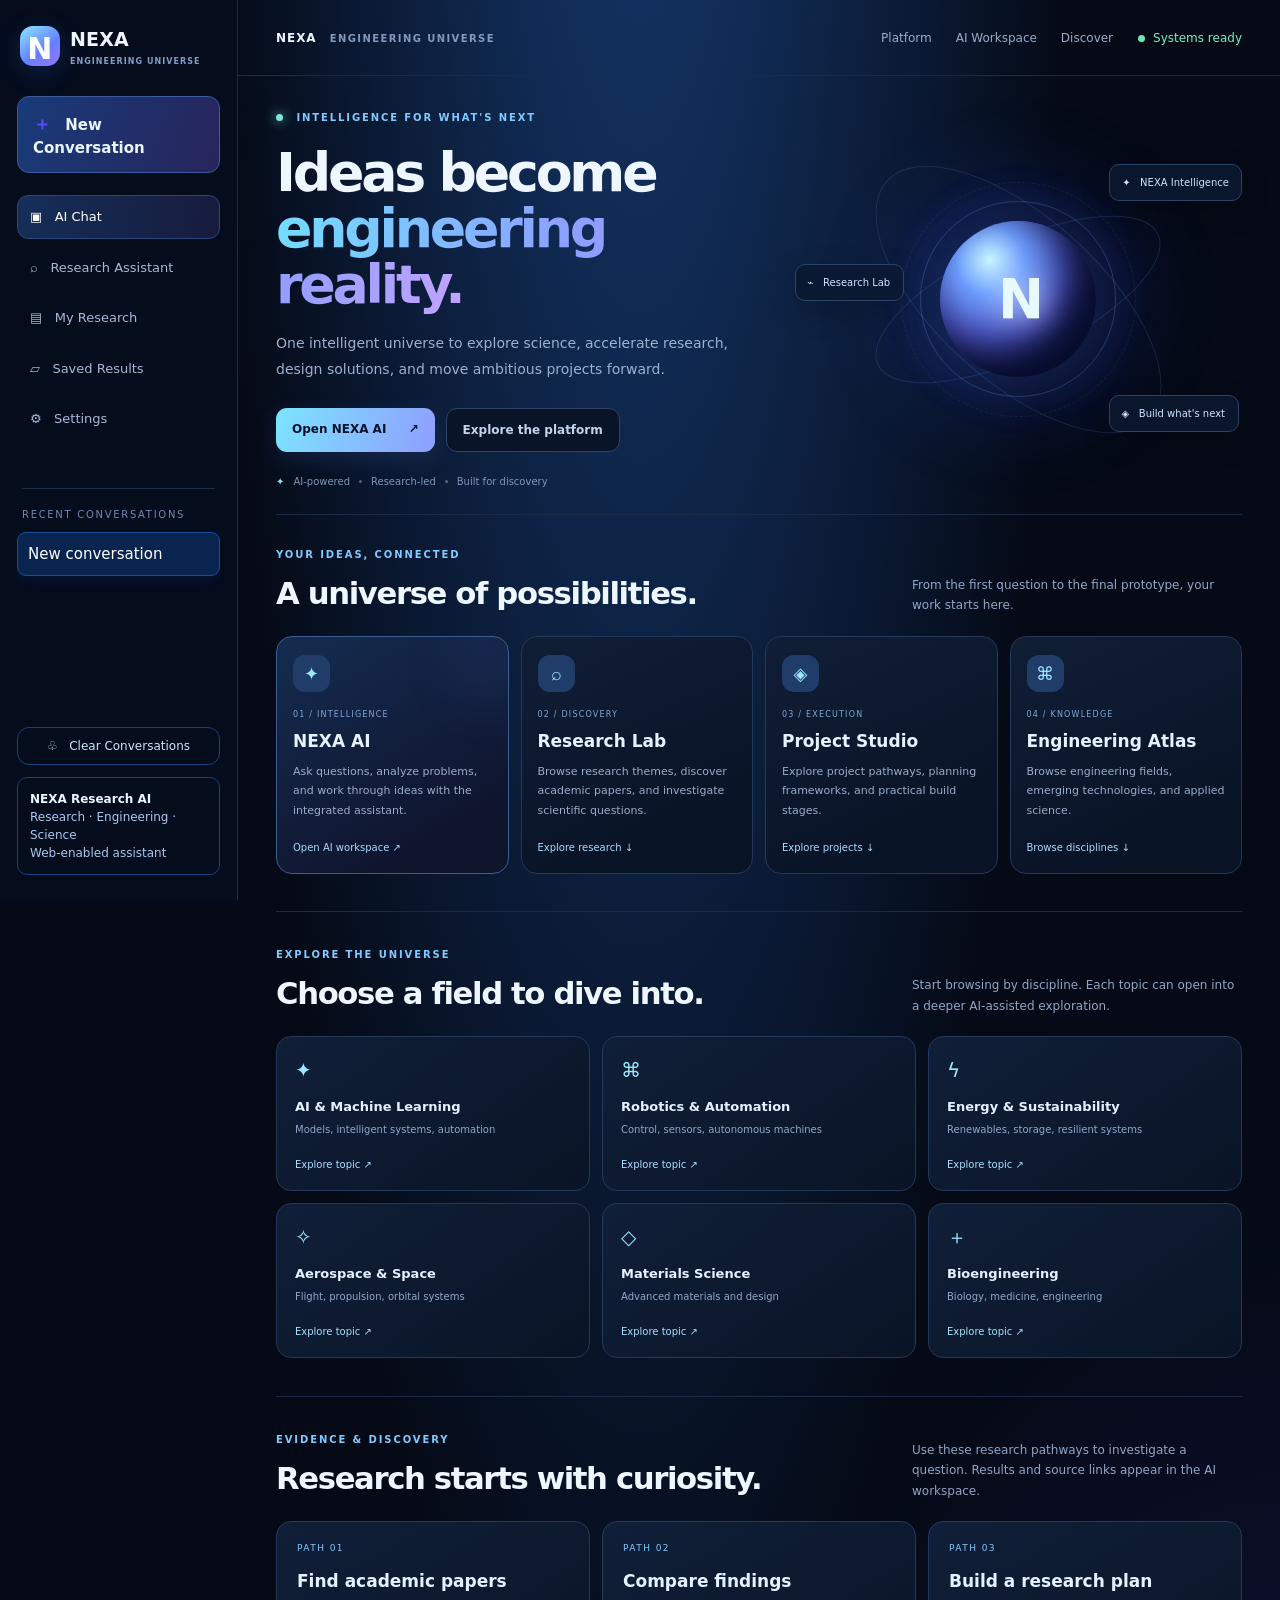
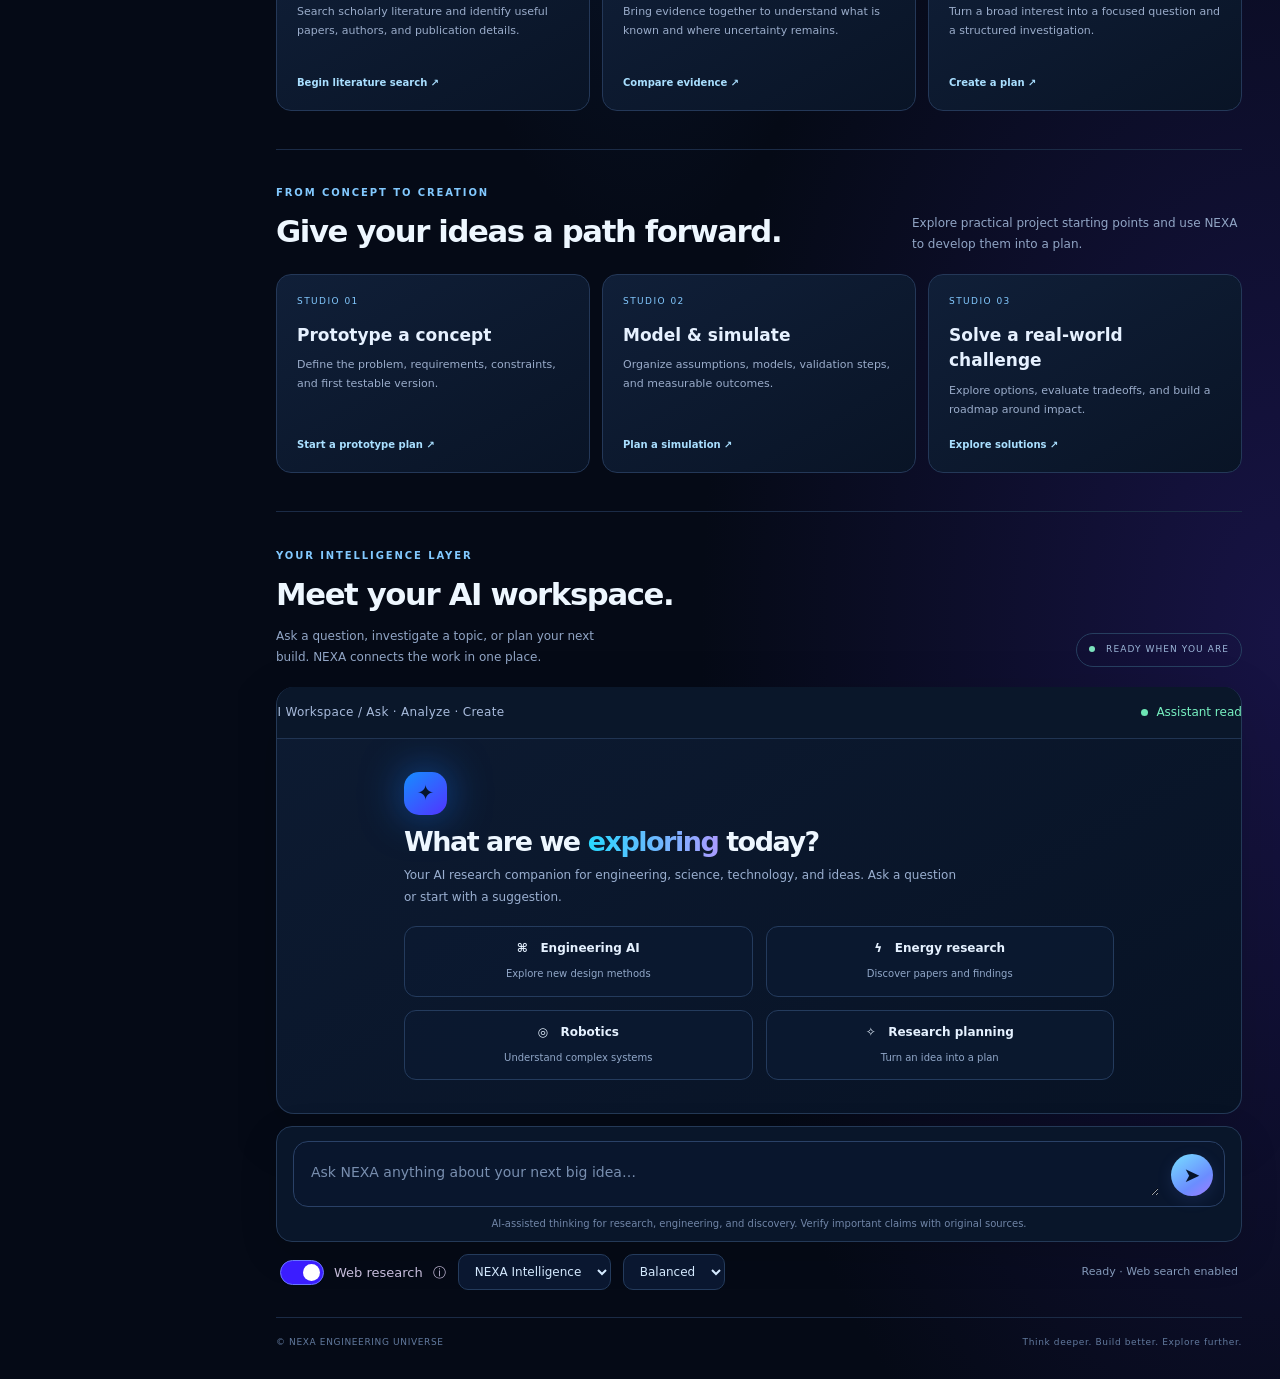
==== ai.html @ a9e7e16d "Move AI chat into its own dedicated workspace page" ====
<!doctype html>
<html lang="en">
<head>
<meta charset="utf-8"><meta name="viewport" content="width=device-width,initial-scale=1">
<meta name="theme-color" content="#050817"><meta name="description" content="NEXA AI workspace for engineering questions, research and project planning.">
<title>NEXA AI Workspace — Engineering Universe</title>
<style>
:root{color-scheme:dark;--bg:#050711;--panel:#090b18;--panel2:#0d1023;--line:#29213d;--text:#f5f1ff;--muted:#a9a2c2;--purple:#b78aff;--violet:#8055ff;--blue:#4b8dff}
*{box-sizing:border-box}body{margin:0;background:radial-gradient(ellipse at 72% 15%,#24103a 0,transparent 36%),#050711;color:var(--text);font:15px/1.5 Inter,ui-sans-serif,system-ui,-apple-system,"Segoe UI",sans-serif}button,textarea,select{font:inherit}button{cursor:pointer}button:focus-visible,textarea:focus-visible,select:focus-visible{outline:2px solid var(--purple);outline-offset:2px}
.app{display:grid;grid-template-columns:270px minmax(0,1fr);gap:16px;min-height:100dvh;padding:16px}.sidebar,.chat-shell,.composer-panel{border:1px solid var(--line);background:#090914eF;border-radius:16px}.sidebar{display:flex;flex-direction:column;padding:16px;min-height:calc(100dvh - 32px)}.brand{display:flex;align-items:center;gap:10px;padding:4px 3px 24px;font-size:14px;font-weight:850;letter-spacing:.14em}.logo{display:grid;place-items:center;width:34px;height:34px;border-radius:11px;background:linear-gradient(140deg,#55d8ff,#8255ff);color:#090719;font-size:19px;box-shadow:0 0 24px #8055ff33}.brand small{display:block;color:var(--muted);font-size:10px;letter-spacing:.18em;margin-top:2px}.new-chat,.clear-btn{width:100%;border:1px solid #9d7bc1;background:transparent;color:#eee1ff;border-radius:10px;padding:11px 12px;text-align:left}.new-chat:hover,.clear-btn:hover{background:#21132f}.new-chat span{color:var(--purple);font-size:18px;margin-right:9px}.history-label{color:#8f87a7;font-size:10px;letter-spacing:.17em;text-transform:uppercase;margin:25px 5px 10px}.history{display:grid;gap:5px;overflow:auto;flex:1;align-content:start}.history-item{border:1px solid transparent;background:transparent;color:#c9c3db;text-align:left;padding:10px;border-radius:9px;overflow:hidden;text-overflow:ellipsis;white-space:nowrap}.history-item.active,.history-item:hover{background:#171324;border-color:#332341;color:white}.sidebar-bottom{display:grid;gap:12px;margin-top:20px}.profile{border:1px dashed #59466e;border-radius:10px;padding:12px;color:#b6a6ce;font-size:12px}.profile b{color:#e7d6ff}.clear-btn{font-size:12px;text-align:center;padding:9px}.main{display:flex;flex-direction:column;gap:16px;min-width:0;min-height:calc(100dvh - 32px)}.chat-shell{flex:1;min-height:430px;display:flex;flex-direction:column;overflow:hidden;background:radial-gradient(ellipse at 50% 30%,#1b102c 0,transparent 58%),#080813}.topline{height:60px;border-bottom:1px solid #211b30;display:flex;align-items:center;justify-content:space-between;padding:0 22px;gap:12px}.topline-title{font-weight:700}.online{font-size:12px;color:#a8e7cb}.online:before{content:"";display:inline-block;width:7px;height:7px;background:#6de5b4;border-radius:50%;margin-right:8px}.mobile-brand{display:none}.messages{flex:1;overflow:auto;padding:clamp(18px,4vw,46px);display:flex;flex-direction:column;gap:24px}.welcome{margin:auto;max-width:660px;text-align:center;padding:24px 0}.orb{width:58px;height:58px;border-radius:20px;margin:0 auto 22px;display:grid;place-items:center;font-size:27px;color:white;background:linear-gradient(140deg,#2cbde8,#8155ff);box-shadow:0 0 55px #7443ff44}.welcome h1{font-size:clamp(27px,4vw,42px);letter-spacing:-.04em;line-height:1.12;margin:0 0 13px}.gradient{background:linear-gradient(90deg,#5de0ff,#bb8cff);color:transparent;background-clip:text}.welcome p{color:var(--muted);max-width:520px;margin:0 auto 25px}.suggestions{display:grid;grid-template-columns:repeat(2,minmax(0,1fr));gap:10px;text-align:left}.suggestion{border:1px solid #332642;border-radius:12px;background:#0d0b19;color:#ded5ef;padding:14px;min-height:70px}.suggestion:hover{border-color:#8965bd;background:#171025}.suggestion strong{display:block;font-size:13px;margin-bottom:4px}.suggestion span{font-size:12px;color:#a69abf}.message{display:flex;gap:12px;max-width:850px;width:100%;margin:0 auto;align-items:flex-start}.avatar{width:32px;height:32px;flex:0 0 32px;display:grid;place-items:center;border-radius:10px;background:#201532;color:#d5b6ff;font-weight:800}.message.user .avatar{background:#153053;color:#9edcff}.bubble{min-width:0;white-space:pre-wrap;overflow-wrap:anywhere;padding:5px 0;color:#e8e2f5}.message.user .bubble{background:#111328;border:1px solid #292441;border-radius:13px;padding:12px 15px}.bubble p{margin:0 0 10px}.bubble p:last-child{margin-bottom:0}.source-list{display:grid;gap:9px;margin-top:12px}.source-card{border:1px solid #302543;background:#0c0b18;border-radius:10px;padding:11px 13px}.source-card a{color:#9edfff;text-decoration:none}.source-card a:hover{text-decoration:underline}.source-meta{color:#a39ab9;font-size:12px;margin-top:4px}.typing{color:#c8b1ef}.composer-panel{padding:12px 14px;background:#090914}.composer{display:flex;gap:12px;align-items:flex-end;border:1px solid #342545;border-radius:14px;background:#070711;padding:12px 12px 12px 16px}.composer:focus-within{border-color:#7653a3;box-shadow:0 0 0 3px #a86bff12}.composer textarea{flex:1;min-width:0;resize:vertical;min-height:44px;max-height:180px;border:0;outline:0;background:transparent;color:white;padding:10px 0}.composer textarea::placeholder{color:#756c89}.send{flex:0 0 42px;width:42px;height:42px;border:0;border-radius:12px;color:#fff;background:linear-gradient(140deg,#248fe8,#8050ff);font-size:20px}.send:disabled{opacity:.45;cursor:wait}.composer-hint{font-size:11px;color:#817892;text-align:center;padding:9px 0 0}.controls{display:flex;align-items:center;gap:10px;flex-wrap:wrap;padding:0 4px}.toggle-wrap{display:flex;align-items:center;gap:10px;color:#c7bddb;font-size:13px}.switch{position:relative;width:44px;height:25px;display:inline-block}.switch input{opacity:0;width:0;height:0}.slider{position:absolute;inset:0;border-radius:99px;background:#191627;border:1px solid #4a3a5b;cursor:pointer}.slider:before{content:"";position:absolute;width:17px;height:17px;left:3px;top:3px;border-radius:50%;background:#c8b1ff;transition:.18s}.switch input:checked+.slider{background:#37215b;border-color:#9868e9}.switch input:checked+.slider:before{transform:translateX(19px);background:#fff}.controls select{background:#0c0b18;border:1px solid #332642;color:#d9cfea;border-radius:9px;padding:9px 12px;max-width:100%;font-size:12px}.status{margin-left:auto;color:#8d849f;font-size:11px}.error{color:#ffb8c4}.paper-count{color:#9ce6ff;font-size:12px;margin-top:12px}
@media(max-width:760px){.app{grid-template-columns:1fr;padding:8px;gap:8px}.sidebar{min-height:0;padding:10px;display:grid;grid-template-columns:1fr auto;align-items:center;gap:8px}.brand{padding:0;font-size:12px}.logo{width:30px;height:30px}.new-chat{width:auto;padding:8px 11px;font-size:12px}.history-label,.history,.sidebar-bottom{display:none}.main{min-height:calc(100dvh - 95px);gap:8px}.chat-shell{min-height:55vh}.topline{height:48px;padding:0 14px}.messages{padding:18px 12px}.welcome{padding:12px 0}.suggestions{grid-template-columns:1fr}.suggestion{min-height:58px}.composer-panel{padding:8px}.controls{gap:8px}.status{width:100%;margin-left:0}.profile{display:none}.mobile-brand{display:block}}
@media(min-width:761px){.sidebar{position:sticky;top:16px;height:calc(100dvh - 32px)}}

/* NEXA generated concept: electric-blue research chat */
:root{--bg:#02091c;--panel:#04112b;--panel2:#07183a;--line:#103b80;--text:#eaf7ff;--muted:#83b8e9;--purple:#563cff;--violet:#762dff;--blue:#168dff}
body{background:radial-gradient(ellipse at 78% 6%,#071e59 0,transparent 43%),radial-gradient(ellipse at 85% 78%,#17085a 0,transparent 34%),#02091c;color:var(--text)}
.app{grid-template-columns:324px minmax(0,1fr);gap:0;padding:0;min-height:100dvh}
.sidebar{height:100dvh;min-height:100dvh;top:0;border-radius:0;border-width:0 1px 0 0;border-color:#0e3470;background:linear-gradient(180deg,#03102a,#02091c);padding:24px 26px}
.brand{font-size:26px;letter-spacing:.06em;padding:0 4px 30px}.brand small{font-size:10px;color:#70d9ff;letter-spacing:.2em}.logo{width:52px;height:52px;border-radius:8px;font-size:31px;background:linear-gradient(140deg,#472bff,#00d7ff);color:white}
.new-chat{border:1px solid #365dff;border-radius:14px;background:#080d3c;padding:13px 15px;color:#aeeaff;font-weight:650}.new-chat:hover{background:#101a65;box-shadow:0 0 20px #174dff55}
.sidebar-nav{display:grid;gap:5px;margin:18px 0 20px}.sidebar-nav button{background:transparent;border:1px solid transparent;border-radius:12px;padding:12px 14px;color:#8fdcff;text-align:left;font-size:15px}.sidebar-nav button.active,.sidebar-nav button:hover{background:linear-gradient(100deg,#092caa,#101c86);border-color:#194bff;color:#fff;box-shadow:0 0 22px #004dff55}
.history-label{border-top:1px solid #103365;padding-top:18px;color:#47baff}.history-item{color:#80cfff}.history-item.active,.history-item:hover{background:#08266c;border-color:#124dff;box-shadow:0 0 16px #004dff33}
.profile{border-color:#1657a4;color:#7ebeff}.profile b{color:#c5f4ff}.clear-btn{border-color:#5c36ff;color:#c4d8ff;border-radius:12px}
.main{min-height:100dvh;padding:0 0 16px;gap:0;background:radial-gradient(ellipse at 70% 60%,#071747aa 0,transparent 55%)}
.topline{height:69px;flex:0 0 69px;padding:0 32px;border-color:#103365;background:#03102b}.topline-title{font-size:13px;font-weight:500;color:#7cd8ff;letter-spacing:.02em}.online{color:#73edc5}
.chat-shell{margin:0 16px;min-height:calc(100dvh - 190px);border-color:#103b80;border-radius:16px;background:radial-gradient(ellipse at 60% 18%,#06183b 0,transparent 56%),#020b22}
.messages{padding:clamp(20px,3vw,42px)}.welcome .orb{background:linear-gradient(140deg,#177cff,#5930ff);box-shadow:0 0 60px #155cff66}.welcome h1{font-size:clamp(28px,3.4vw,43px)}.gradient{background-image:linear-gradient(90deg,#19d9ff,#a98aff)}
.suggestion{background:#041536;border-color:#103c7c;color:#bdeaff}.suggestion:hover{background:#08245c;border-color:#167dff}
.message .avatar{background:#062b80;color:#5fe4ff;border:1px solid #124dff;border-radius:50%;box-shadow:0 0 18px #003cff44}.message.user .avatar{background:#3420e8;color:#fff}
.message.user .bubble{background:linear-gradient(110deg,#1725c9,#3413d8);border-color:#403dff;border-radius:16px}
.bubble{color:#bfe7ff}.source-card{background:#041633;border-color:#12417c}.source-card a{color:#29d9ff}.source-meta{color:#7daee0}
.composer-panel{margin:0 16px;border-color:#123e8e;background:#030d27;border-radius:15px}.composer{border-color:#174ed3;background:#07153a;border-radius:15px}.composer:focus-within{border-color:#1f9bff;box-shadow:0 0 0 3px #086dff22}.composer textarea::placeholder{color:#5591cf}.send{background:linear-gradient(140deg,#225dff,#6b19ff);border-radius:12px}
.controls{padding:12px 26px 0}.controls select{background:#031535;border-color:#1249a5;color:#c8e9ff}.switch input:checked+.slider{background:#3b1dff;border-color:#6976ff}.status{color:#7da9d6}
@media(min-width:761px){.sidebar{height:100dvh;min-height:100dvh;top:0}.main{min-height:100dvh}}
@media(max-width:760px){.app{grid-template-columns:1fr}.sidebar{height:auto;min-height:0;padding:10px 12px;grid-template-columns:1fr auto;border-width:0 0 1px}.brand{font-size:17px;padding:0}.logo{width:36px;height:36px;font-size:22px}.sidebar-nav{display:none}.main{padding-bottom:8px}.chat-shell{margin:8px;min-height:56vh}.topline{padding:0 14px}.composer-panel{margin:0 8px}.controls{padding:10px 12px 0}}


/* NEXA Universe visual refresh */
:root{--bg:#020a1b;--panel:#06152d;--panel2:#091d3d;--line:#12366a;--text:#eef7ff;--muted:#9abce8;--purple:#594cff;--violet:#573dff;--blue:#168cff}
body{background:radial-gradient(ellipse at 65% 0%,#0b3c8a 0,transparent 38%),radial-gradient(ellipse at 100% 75%,#16105c 0,transparent 32%),#020a1b}
.app{grid-template-columns:248px minmax(0,1fr);gap:0;padding:0;min-height:100dvh}
.sidebar{height:100dvh;min-height:100dvh;top:0;border:0;border-right:1px solid #12366a;border-radius:0;padding:24px 18px;background:linear-gradient(180deg,#06162d,#020a19)}
.brand{font-size:25px;letter-spacing:.04em;padding:0 3px 32px}.brand small{font-size:9px;letter-spacing:.13em;color:#9ccfff}.logo{width:48px;height:48px;border-radius:14px;color:white;font-size:30px;background:linear-gradient(145deg,#4c39ff,#00d6ff);box-shadow:0 0 30px #116cff55}
.new-chat{border:1px solid #174d9c;background:#08245a;border-radius:13px;color:#e8f5ff}.sidebar-nav{gap:7px;margin:18px 0}.sidebar-nav button{color:#b4d7ff;border-radius:12px;padding:13px}.sidebar-nav button.active,.sidebar-nav button:hover{background:linear-gradient(100deg,#0a3685,#111e64);border-color:#174d9c;box-shadow:none}
.history-label{color:#5fbaff}.history-item{color:#a7c9ef}.history-item.active,.history-item:hover{background:#0a2450;border-color:#174d9c}
.profile{border-style:solid;border-color:#16427d;color:#a9c9ef}.profile b{color:#e9f7ff}.clear-btn{border-color:#16427d;color:#c9e6ff}
.main{display:grid;grid-template-columns:minmax(0,1fr) 264px;grid-template-rows:minmax(440px,1fr) auto auto;gap:12px;padding:0 16px 14px;min-height:100dvh;align-content:stretch}
.chat-shell{grid-column:1;grid-row:1;min-height:0;margin:0;border-radius:0 0 16px 16px;border-top:0;background:radial-gradient(ellipse at 60% 0%,#0a2c68 0,transparent 52%),linear-gradient(180deg,#04152d,#020b1d);border-color:#10366a}
.topline{background:#04132a;border-color:#10366a;padding:0 22px}.topline-title{color:#b5d9ff}.online{color:#77f0c1}
.messages{padding:clamp(18px,2.6vw,34px);gap:22px}.welcome{max-width:720px;width:100%;margin:0 auto;padding:30px 0 18px;text-align:left}.welcome .orb{margin:0 0 18px;width:64px;height:64px;border-radius:50%;background:linear-gradient(140deg,#168dff,#5134ff);box-shadow:0 0 42px #127aff88}.welcome h1{font-size:clamp(28px,3vw,40px);margin-bottom:12px}.welcome p{margin:0 0 24px;max-width:560px;color:#b2cdec}.gradient{background-image:linear-gradient(90deg,#27d8ff,#a99bff)}
.suggestions{grid-template-columns:repeat(2,minmax(0,1fr));gap:10px}.suggestion{min-height:74px;border-radius:13px;background:linear-gradient(135deg,#071d3b,#091638);border-color:#16427d;color:#e4f3ff}.suggestion strong{font-size:13px}.suggestion span{color:#9bbde6}.suggestion:hover{background:#0b2a5b;border-color:#248dff}
.message{max-width:800px}.message .avatar{background:#082b70;color:#6de2ff;border-color:#1756c6}.message.user .bubble{background:linear-gradient(110deg,#245dff,#3625cf);border-color:#4279ff;border-radius:16px;color:white}.bubble{color:#e3f2ff}.source-card{background:#061a36;border-color:#17427a}.source-card a{color:#52dfff}.source-meta{color:#9abce8}
.composer-panel{grid-column:1;grid-row:2;margin:0;border-radius:16px;border-color:#174d9c;background:#04142b;padding:12px 14px}.composer{border-color:#1756c6;border-radius:32px;background:#061a38;padding-left:20px}.composer:focus-within{border-color:#35a5ff;box-shadow:0 0 0 3px #168cff22}.composer textarea::placeholder{color:#8bb4e6}.send{border-radius:50%;background:linear-gradient(140deg,#168dff,#583bff)}.composer-hint{color:#769cc9}
.controls{grid-column:1/-1;grid-row:3;padding:0 4px}.controls select{background:#061a36;border-color:#17427a;color:#d5eaff}.status{color:#8fb4df}
.nexa-rail{grid-column:2;grid-row:1/3;align-self:stretch;display:flex;flex-direction:column;gap:12px;padding:18px 0 0;min-width:0}
.rail-card{border:1px solid #12396c;border-radius:16px;background:linear-gradient(155deg,#061831,#030d20);padding:14px}.rail-card h3{margin:0 0 10px;font-size:14px;color:#e7f4ff}.rail-action{width:100%;display:flex;align-items:center;gap:10px;text-align:left;border:1px solid #12396c;border-radius:12px;background:#071b38;color:#d9edff;padding:10px;margin-top:7px}.rail-action:hover{border-color:#258bff;background:#0a2855}.rail-icon{width:30px;height:30px;display:grid;place-items:center;border-radius:9px;background:#0e3d83;color:#6de4ff;flex:0 0 30px}.rail-action b{display:block;font-size:12px;font-weight:650}.rail-action small{display:block;font-size:10px;color:#8fb5e3;margin-top:2px}.topic-list{display:flex;flex-wrap:wrap;gap:7px}.topic{border:1px solid #12396c;border-radius:20px;background:#081d3d;color:#bcdcff;font-size:11px;padding:6px 9px}.rail-banner{min-height:130px;display:flex;flex-direction:column;justify-content:flex-end;background:radial-gradient(ellipse at 85% 15%,#1676cf99,transparent 50%),linear-gradient(145deg,#09234c,#10104a 65%,#07172b);overflow:hidden}.rail-banner strong{font-size:17px;line-height:1.3}.rail-banner small{color:#9dc7f5;margin-top:10px}
@media(min-width:761px){.sidebar{height:100dvh;min-height:100dvh;top:0}.main{min-height:100dvh}}
@media(max-width:1050px){.main{grid-template-columns:minmax(0,1fr) 220px;gap:9px;padding:0 10px 10px}.rail-card{padding:10px}.rail-action{padding:8px}.brand{font-size:21px}}
@media(max-width:760px){.app{grid-template-columns:1fr}.sidebar{height:auto;min-height:0;padding:10px 12px;grid-template-columns:1fr auto;border-width:0 0 1px}.brand{font-size:17px;padding:0}.logo{width:36px;height:36px;font-size:22px}.sidebar-nav{display:none}.main{display:flex;flex-direction:column;gap:8px;padding:0 8px 8px;min-height:calc(100dvh - 65px)}.chat-shell{margin:0;min-height:55vh;border-radius:0 0 14px 14px}.topline{height:48px;flex:0 0 48px;padding:0 12px}.messages{padding:16px 12px}.welcome{padding:12px 0}.welcome .orb{margin-bottom:14px;width:52px;height:52px}.suggestions{grid-template-columns:1fr}.suggestion{min-height:58px}.nexa-rail{display:grid;grid-template-columns:1fr 1fr;padding:0}.nexa-rail .rail-card:first-child{grid-column:1/-1}.rail-banner{display:none}.composer-panel{margin:0}.controls{padding:4px}.status{width:100%;margin-left:0}.sidebar-bottom,.history-label,.history{display:none}}

/* Visual refinement: calm, premium AI workspace */
:root{--line:#1b3157;--muted:#9baed0}
body{background:#050a16;background-image:radial-gradient(ellipse at 50% -18%,#163b72 0,transparent 48%),radial-gradient(ellipse at 100% 75%,#171344 0,transparent 32%)}
.app{grid-template-columns:258px minmax(0,1fr);gap:0;padding:0}
.sidebar{padding:25px 18px;background:rgba(5,12,29,.94);border-color:#172746;backdrop-filter:blur(20px)}
.brand{font-size:20px;letter-spacing:.025em;padding-bottom:30px}.brand small{font-size:9px;letter-spacing:.16em;color:#7f9fc8}
.logo{width:42px;height:42px;border-radius:14px;background:linear-gradient(145deg,#8be9ff,#6481ff 58%,#9b73ff);box-shadow:0 6px 24px #426cff33}
.new-chat{background:linear-gradient(110deg,#183b79,#28245c);border-color:#3a5c9e;color:#e9f4ff;border-radius:12px}
.sidebar-nav{gap:7px;margin:22px 0}.sidebar-nav button{font-size:13px;color:#a8b9d7;padding:12px;border-radius:11px}
.sidebar-nav button.active,.sidebar-nav button:hover{background:linear-gradient(100deg,#152e59,#171b3d);border-color:#2b4678;box-shadow:none;color:#fff}
.history-label{font-size:10px;color:#7289b0;border-color:#1b2a45}
.main{padding:0 26px 18px;background:transparent;gap:15px}
.topline{margin:0 -26px 0;padding:0 30px;background:rgba(5,12,29,.62);border-color:#182945}
.topline-title{color:#a8bbdc;font-size:12px;letter-spacing:.025em}
.chat-shell{margin:0;min-height:calc(100dvh - 185px);border-radius:22px;border-color:#1a2d4b;background:linear-gradient(155deg,rgba(13,28,57,.86),rgba(5,12,28,.94) 60%);box-shadow:0 18px 60px #0002}
.messages{padding:clamp(24px,5vw,68px)}
.welcome{max-width:710px}.orb{width:64px;height:64px;border-radius:22px;background:linear-gradient(145deg,#70dfff,#6385ff 55%,#a08aff);box-shadow:0 12px 45px #4d77ff30;color:#06142b}
.welcome h1{font-size:clamp(34px,4vw,52px);letter-spacing:-.055em;margin-bottom:16px}.welcome p{font-size:15px;line-height:1.8;color:#9aafd0;margin-bottom:34px}
.suggestions{gap:13px}.suggestion{min-height:92px;padding:19px;border-radius:16px;background:rgba(11,25,49,.76);border-color:#243b5d;transition:transform .18s,border-color .18s,background .18s}
.suggestion:hover{transform:translateY(-2px);background:#122746;border-color:#5b82c4}
.suggestion strong{font-size:14px;color:#e5f1ff}.suggestion span{font-size:12px;color:#91a7c8}
.composer-panel{margin:0;padding:14px 16px 10px;border-radius:20px;background:rgba(7,16,35,.94);border-color:#243957;box-shadow:0 12px 38px #0002}
.composer{border-color:#2a4167;background:#09162d;border-radius:15px;padding:10px 11px 10px 17px}
.composer:focus-within{border-color:#719ce2;box-shadow:0 0 0 3px #4e7fe51a}
.composer textarea{font-size:14px}.composer textarea::placeholder{color:#788eaf}
.send{background:linear-gradient(145deg,#77dfff,#6b8dff 65%,#a17bff);color:#061329;box-shadow:0 4px 16px #6388ff22}
.composer-hint{color:#7085a7;font-size:10px}
.controls{padding:0 5px;gap:12px}.controls select{background:#0a1730;border-color:#243b5c;border-radius:10px}
.status{color:#8398b8}
.message .avatar{background:#152c4d;border-color:#294d7a;color:#9ce9ff;box-shadow:none}
.message.user .bubble{background:#172e55;border-color:#2a4b7c}
.bubble{line-height:1.8;color:#d4e3f7}.source-card{background:#0b1a32;border-color:#263e60;border-radius:12px}
@media(min-width:761px){.sidebar{position:sticky;top:0;height:100dvh}.main{min-height:100dvh}}
@media(max-width:760px){.app{grid-template-columns:1fr}.sidebar{padding:12px 14px}.brand{font-size:16px}.main{padding:0 9px 12px;gap:10px}.topline{margin:0 -9px;padding:0 15px}.chat-shell{min-height:58vh;border-radius:17px}.messages{padding:24px 14px}.welcome h1{font-size:34px}.welcome p{font-size:13px;margin-bottom:24px}.suggestions{gap:9px}.suggestion{min-height:72px;padding:14px}.composer-panel{padding:10px;border-radius:16px}.controls{padding:0 3px}.status{font-size:10px}}


/* NEXA: platform-first homepage */
html{scroll-behavior:smooth;scroll-padding-top:85px}
.app{grid-template-columns:238px minmax(0,1fr);gap:0;padding:0}
.sidebar{position:sticky;top:0;height:100dvh;min-height:100dvh;padding:25px 17px;background:#050c1c;border-right:1px solid #1b2c49}
.brand{font-size:19px;letter-spacing:.01em;padding-bottom:28px}.brand small{font-size:8px;letter-spacing:.13em}
.logo{width:40px;height:40px;border-radius:13px}
.sidebar-nav button{font-size:13px;padding:11px 12px}
.main.dashboard{display:block;padding:0 38px 24px;min-height:100vh;overflow:hidden}
.site-topbar{height:76px;display:flex;align-items:center;gap:25px;border-bottom:1px solid #1b2b46;margin:0 -38px;padding:0 38px}
.site-topbar .topline-title{font-weight:800;color:#f0f6ff;letter-spacing:.08em}.site-topbar .topline-title span{font-size:10px;color:#8299bd;letter-spacing:.14em;margin-left:8px}
.top-links{display:flex;gap:24px;margin-left:auto}.top-links a{font-size:12px;color:#9aacc8;text-decoration:none}.top-links a:hover{color:#fff}
.hero-dashboard{display:grid;grid-template-columns:1.05fr .95fr;align-items:center;gap:24px;min-height:390px;padding:34px 0 25px;border-bottom:1px solid #1b2b46}
.hero-copy{position:relative;z-index:1}.eyebrow{font-size:10px;letter-spacing:.19em;font-weight:750;color:#82c9ff}.eyebrow>span{display:inline-block;width:7px;height:7px;border-radius:50%;background:#7ee5df;box-shadow:0 0 12px #7ee5df;margin-right:8px}
.hero-copy h1{font-size:clamp(38px,4.2vw,61px);line-height:1.04;letter-spacing:-.06em;margin:20px 0 18px}.hero-copy h1 .gradient{background-image:linear-gradient(100deg,#73ddff,#8e9dff 60%,#c2a4ff)}
.hero-copy>p{max-width:510px;color:#9eb0cf;line-height:1.85;font-size:14px;margin:0 0 25px}
.hero-buttons{display:flex;gap:11px;flex-wrap:wrap}.hero-buttons a{padding:12px 16px;border-radius:11px;font-size:12px;text-decoration:none;font-weight:700}.primary-cta{background:linear-gradient(110deg,#7ce5ff,#8f9dff);color:#08132b;box-shadow:0 7px 25px #638bff22}.primary-cta span{margin-left:18px}.secondary-cta{border:1px solid #304364;color:#c4d3ec;background:#0a1428}.hero-proof{margin-top:22px;color:#8096b8;font-size:10px;display:flex;align-items:center;gap:9px}.hero-proof span{color:#88e6ff}.hero-proof i{width:3px;height:3px;background:#506788;border-radius:50%}
.hero-art{height:330px;position:relative;display:grid;place-items:center;isolation:isolate}.hero-art:before{content:"";position:absolute;width:260px;height:260px;border-radius:50%;background:#344dff22;filter:blur(36px);z-index:-2}
.planet{width:156px;height:156px;border-radius:50%;display:grid;place-items:center;background:radial-gradient(circle at 32% 25%,#c7f6ff,#6e9dff 22%,#4b52bf 50%,#171b54 75%);box-shadow:inset -22px -20px 40px #060c2a,0 0 65px #4b7dff33;position:relative}.planet:after{content:"";position:absolute;inset:-20px;border-radius:50%;border:1px solid #739dff44;box-shadow:0 0 50px #4575ff12}.planet span{font-size:55px;font-weight:900;letter-spacing:-.1em;color:#e9faff;text-shadow:0 0 28px #fff9}
.orbit{position:absolute;border:1px solid #6589db33;border-radius:50%;transform:rotate(-25deg)}.orbit-one{width:310px;height:115px}.orbit-two{width:355px;height:165px;transform:rotate(42deg)}.orbit-three{width:235px;height:235px;border-style:dashed;border-color:#5b84d522}
.float-tag{position:absolute;background:#0b1930dd;border:1px solid #2b4368;border-radius:10px;padding:10px 12px;font-size:10px;color:#d0e4ff;box-shadow:0 10px 30px #0003;backdrop-filter:blur(12px)}.tag-ai{top:30px;right:0}.tag-lab{left:0;top:130px}.tag-build{right:4px;bottom:32px}
.platform-section{padding:32px 0 37px;border-bottom:1px solid #1b2b46}.section-heading{display:flex;align-items:end;justify-content:space-between;gap:20px;margin-bottom:20px}.section-heading h2,.workspace-intro h2{font-size:clamp(24px,2.4vw,32px);letter-spacing:-.045em;margin:8px 0 0}.section-heading>p,.workspace-intro p{max-width:330px;color:#91a5c5;font-size:12px;line-height:1.7;margin:0}
.platform-grid{display:grid;grid-template-columns:repeat(4,minmax(0,1fr));gap:12px}.platform-card{position:relative;overflow:hidden;text-align:left;display:flex;flex-direction:column;align-items:flex-start;min-height:220px;padding:18px 16px;border-radius:16px;border:1px solid #243858;background:linear-gradient(155deg,#101e36,#091326 80%);color:#e7f1ff;transition:transform .2s,border-color .2s,background .2s}.platform-card:hover{transform:translateY(-3px);border-color:#6688c5;background:linear-gradient(155deg,#172b4b,#0b162b 80%)}.platform-card.feature-card{border-color:#3c5d94;background:linear-gradient(150deg,#142c51,#10152e 78%)}.card-icon{display:grid;place-items:center;width:37px;height:37px;border-radius:12px;background:#203d69;color:#9deaff;font-size:18px;margin-bottom:17px}.card-kicker{font-size:8px;letter-spacing:.15em;color:#7fa7d6}.platform-card h3{font-size:17px;margin:8px 0}.platform-card p{font-size:11px;line-height:1.75;color:#9aacca;margin:0 0 20px}.card-link{font-size:10px;color:#a8dcff;margin-top:auto}.card-glow{position:absolute;width:90px;height:90px;border-radius:50%;background:#5d79ff15;filter:blur(25px);right:-30px;top:-20px}
.workspace-section{padding:36px 0 15px}.workspace-intro{display:flex;align-items:end;justify-content:space-between;gap:20px;margin-bottom:20px}.workspace-intro p{margin-top:9px}.workspace-badge{font-size:9px;letter-spacing:.12em;color:#9bb5d7;border:1px solid #263e5f;border-radius:20px;padding:9px 12px;white-space:nowrap}.workspace-badge span{display:inline-block;width:6px;height:6px;border-radius:50%;background:#7ce3bd;margin-right:7px}
.chat-shell{min-height:360px;margin:0;border-radius:18px;border-color:#243957;background:linear-gradient(150deg,#0d1b32,#071224)}.chat-shell .topline{height:52px;flex-basis:52px;padding:0 18px;background:#0a172a;border-color:#203452}.chat-shell .messages{min-height:260px;padding:28px 20px}.chat-shell .welcome{padding:5px 0}.chat-shell .welcome .orb{width:43px;height:43px;border-radius:15px;margin-bottom:12px;font-size:21px}.chat-shell .welcome h1{font-size:27px;margin-bottom:8px}.chat-shell .welcome p{font-size:12px;margin-bottom:18px}.chat-shell .suggestion{min-height:68px;padding:12px;border-radius:12px}.chat-shell .suggestion strong{font-size:12px}.chat-shell .suggestion span{font-size:10px}
.dashboard .composer-panel{margin-top:12px;border-radius:16px;background:#09162a;border-color:#243957}.dashboard .controls{padding:12px 4px}.site-footer{border-top:1px solid #1b2b46;padding:18px 0 5px;display:flex;justify-content:space-between;gap:15px;color:#627a9e;font-size:9px;letter-spacing:.07em}
@media(max-width:1050px){.main.dashboard{padding-left:22px;padding-right:22px}.site-topbar{margin:0 -22px;padding:0 22px}.platform-grid{grid-template-columns:repeat(2,minmax(0,1fr))}.hero-dashboard{min-height:360px}.hero-art{transform:scale(.9)}}
@media(max-width:760px){.app{grid-template-columns:1fr}.sidebar{position:relative;height:auto;min-height:0;padding:11px 13px;grid-template-columns:1fr auto;border-width:0 0 1px}.brand{font-size:16px;padding:0}.logo{width:34px;height:34px}.sidebar-nav{display:none}.main.dashboard{padding:0 14px 18px}.site-topbar{height:56px;margin:0 -14px;padding:0 14px}.site-topbar .topline-title{font-size:12px}.site-topbar .topline-title span{display:none}.top-links{gap:12px}.top-links a{font-size:10px}.site-topbar>.online{display:none}.hero-dashboard{grid-template-columns:1fr;padding:38px 0 20px;gap:0}.hero-copy h1{font-size:43px}.hero-copy>p{font-size:13px}.hero-art{height:235px;transform:scale(.82);margin-top:-3px}.tag-ai{right:3%}.tag-lab{left:0}.tag-build{right:0}.section-heading,.workspace-intro{align-items:flex-start;flex-direction:column}.section-heading>p{max-width:100%}.platform-grid{gap:9px}.platform-card{min-height:208px;padding:14px 12px}.platform-card h3{font-size:15px}.platform-card p{font-size:10px}.workspace-badge{margin-top:0}.chat-shell .messages{padding:22px 12px}.chat-shell .suggestions{grid-template-columns:1fr 1fr}.chat-shell .welcome h1{font-size:25px}.dashboard .composer-panel{padding:10px}.site-footer{flex-direction:column;gap:7px}}
@media(max-width:390px){.top-links{gap:8px}.top-links a{font-size:9px}.platform-grid{grid-template-columns:1fr}.platform-card{min-height:170px}.hero-copy h1{font-size:38px}}


/* Real browseable platform directories */
.platform-card,.explore-tile,.pathway-card{font-family:inherit;text-decoration:none;cursor:pointer}
.explore-section{padding:35px 0 38px;border-bottom:1px solid #1b2b46;scroll-margin-top:25px}
.explore-grid{display:grid;grid-template-columns:repeat(3,minmax(0,1fr));gap:12px}
.explore-tile{display:flex;flex-direction:column;align-items:flex-start;text-align:left;min-height:155px;padding:18px;border:1px solid #243858;border-radius:15px;background:linear-gradient(145deg,#101f38,#091426);color:#e6f1ff;transition:.18s}
.explore-tile:hover,.pathway-card:hover{transform:translateY(-2px);border-color:#6688c5;background:#122443}
.explore-tile>span{font-size:20px;color:#9ce9ff;margin-bottom:12px}.explore-tile b{font-size:13px}.explore-tile small{font-size:10px;color:#91a8c9;margin-top:6px}.explore-tile i{font-style:normal;font-size:10px;color:#a9dfff;margin-top:auto;padding-top:15px}
.pathway-grid{display:grid;grid-template-columns:repeat(3,minmax(0,1fr));gap:12px}
.pathway-card{min-height:190px;display:flex;flex-direction:column;align-items:flex-start;text-align:left;padding:20px;border:1px solid #243858;border-radius:15px;background:linear-gradient(150deg,#101f38,#091426);color:#e6f1ff;transition:.18s}
.pathway-number{font-size:9px;letter-spacing:.16em;color:#83c9ff}.pathway-card h3{font-size:17px;margin:14px 0 7px}.pathway-card p{font-size:11px;line-height:1.75;color:#9aacca;margin:0 0 18px}.pathway-card b{font-size:10px;color:#a9dfff;margin-top:auto}
@media(max-width:760px){.explore-grid{grid-template-columns:repeat(2,minmax(0,1fr))}.pathway-grid{grid-template-columns:1fr}.pathway-card{min-height:160px}.explore-tile{padding:14px;min-height:145px}}
@media(max-width:390px){.explore-grid{grid-template-columns:1fr}}

</style>
</head>
<body>
<div class="app">
<aside class="sidebar" aria-label="Conversation sidebar">
  <div class="brand"><div class="logo">N</div><div>NEXA<small>ENGINEERING UNIVERSE</small></div></div>
  <button class="new-chat" id="new-chat"><span>＋</span> New Conversation</button>
  <nav class="sidebar-nav" aria-label="Main navigation">
    <button class="active" type="button" data-nav="chat">▣ &nbsp; AI Chat</button>
    <button type="button" data-nav="research">⌕ &nbsp; Research Assistant</button>
    <button type="button" data-nav="saved">▤ &nbsp; My Research</button>
    <button type="button" data-nav="results">▱ &nbsp; Saved Results</button>
    <button type="button" data-nav="settings">⚙ &nbsp; Settings</button>
  </nav>
  <div class="history-label">Recent conversations</div><nav class="history" id="history" aria-label="Recent conversations"></nav>
  <div class="sidebar-bottom"><button class="clear-btn" id="clear-chat">♧ &nbsp; Clear Conversations</button><div class="profile"><b>NEXA Research AI</b><br>Research · Engineering · Science<br><span id="version">Web-enabled assistant</span></div></div>
</aside>
<main class="main dashboard">
<header class="site-topbar"><div class="topline-title">NEXA <span>ENGINEERING UNIVERSE</span></div><nav class="top-links"><a href="#platform">Platform</a><a href="#workspace">AI Workspace</a><a href="#discover">Discover</a></nav><div class="online">Systems ready</div></header>
<section class="hero-dashboard">
<div class="hero-copy"><div class="eyebrow"><span></span> INTELLIGENCE FOR WHAT'S NEXT</div><h1>Ideas become<br><span class="gradient">engineering reality.</span></h1><p>One intelligent universe to explore science, accelerate research, design solutions, and move ambitious projects forward.</p><div class="hero-buttons"><a class="primary-cta" href="#workspace">Open NEXA AI <span>↗</span></a><a class="secondary-cta" href="#platform">Explore the platform</a></div><div class="hero-proof"><span>✦</span> AI-powered <i></i> Research-led <i></i> Built for discovery</div></div>
<div class="hero-art" aria-label="Abstract luminous orbital engineering visualization"><div class="orbit orbit-one"></div><div class="orbit orbit-two"></div><div class="orbit orbit-three"></div><div class="planet"><span>N</span></div><div class="float-tag tag-ai">✦ &nbsp; NEXA Intelligence</div><div class="float-tag tag-lab">⌁ &nbsp; Research Lab</div><div class="float-tag tag-build">◈ &nbsp; Build what's next</div></div>
</section>
<section class="platform-section" id="platform"><div class="section-heading"><div><div class="eyebrow">YOUR IDEAS, CONNECTED</div><h2>A universe of possibilities.</h2></div><p>From the first question to the final prototype, your work starts here.</p></div>
<div class="platform-grid">
<a class="platform-card feature-card" href="#workspace"><span class="card-icon">✦</span><span class="card-kicker">01 / INTELLIGENCE</span><h3>NEXA AI</h3><p>Ask questions, analyze problems, and work through ideas with the integrated assistant.</p><span class="card-link">Open AI workspace ↗</span><span class="card-glow"></span></a>
<a class="platform-card" href="#research"><span class="card-icon">⌕</span><span class="card-kicker">02 / DISCOVERY</span><h3>Research Lab</h3><p>Browse research themes, discover academic papers, and investigate scientific questions.</p><span class="card-link">Explore research ↓</span></a>
<a class="platform-card" href="#projects"><span class="card-icon">◈</span><span class="card-kicker">03 / EXECUTION</span><h3>Project Studio</h3><p>Explore project pathways, planning frameworks, and practical build stages.</p><span class="card-link">Explore projects ↓</span></a>
<a class="platform-card" href="#disciplines"><span class="card-icon">⌘</span><span class="card-kicker">04 / KNOWLEDGE</span><h3>Engineering Atlas</h3><p>Browse engineering fields, emerging technologies, and applied science.</p><span class="card-link">Browse disciplines ↓</span></a>
</div></section>
<section class="explore-section" id="disciplines"><div class="section-heading"><div><div class="eyebrow">EXPLORE THE UNIVERSE</div><h2>Choose a field to dive into.</h2></div><p>Start browsing by discipline. Each topic can open into a deeper AI-assisted exploration.</p></div><div class="explore-grid">
<button class="explore-tile" data-prompt="Give me a guided overview of artificial intelligence and machine learning: core ideas, current applications, and learning paths."><span>✦</span><b>AI & Machine Learning</b><small>Models, intelligent systems, automation</small><i>Explore topic ↗</i></button>
<button class="explore-tile" data-prompt="Give me a guided overview of robotics and control systems, including sensors, actuators, motion planning, and real-world applications."><span>⌘</span><b>Robotics & Automation</b><small>Control, sensors, autonomous machines</small><i>Explore topic ↗</i></button>
<button class="explore-tile" data-prompt="Give me a guided overview of renewable energy engineering, including solar, wind, storage, and grid integration."><span>ϟ</span><b>Energy & Sustainability</b><small>Renewables, storage, resilient systems</small><i>Explore topic ↗</i></button>
<button class="explore-tile" data-prompt="Give me a guided overview of aerospace engineering, propulsion, flight, orbital mechanics, and spacecraft systems."><span>✧</span><b>Aerospace & Space</b><small>Flight, propulsion, orbital systems</small><i>Explore topic ↗</i></button>
<button class="explore-tile" data-prompt="Give me a guided overview of materials science, including metals, polymers, composites, semiconductors, and material selection."><span>◇</span><b>Materials Science</b><small>Advanced materials and design</small><i>Explore topic ↗</i></button>
<button class="explore-tile" data-prompt="Give me a guided overview of biomedical engineering and biotechnology, including medical devices, bioinstrumentation, and responsible innovation."><span>＋</span><b>Bioengineering</b><small>Biology, medicine, engineering</small><i>Explore topic ↗</i></button>
</div></section>
<section class="explore-section" id="research"><div class="section-heading"><div><div class="eyebrow">EVIDENCE & DISCOVERY</div><h2>Research starts with curiosity.</h2></div><p>Use these research pathways to investigate a question. Results and source links appear in the AI workspace.</p></div><div class="pathway-grid">
<button class="pathway-card" data-prompt="Help me find recent peer-reviewed research on a topic. Ask me for the topic, then search scholarly sources and summarize key findings with links."><span class="pathway-number">PATH 01</span><h3>Find academic papers</h3><p>Search scholarly literature and identify useful papers, authors, and publication details.</p><b>Begin literature search ↗</b></button>
<button class="pathway-card" data-prompt="Help me compare research findings across papers, identify agreements and disagreements, and list limitations and open questions."><span class="pathway-number">PATH 02</span><h3>Compare findings</h3><p>Bring evidence together to understand what is known and where uncertainty remains.</p><b>Compare evidence ↗</b></button>
<button class="pathway-card" data-prompt="Help me build a research plan with a focused question, search terms, inclusion criteria, and a way to evaluate sources."><span class="pathway-number">PATH 03</span><h3>Build a research plan</h3><p>Turn a broad interest into a focused question and a structured investigation.</p><b>Create a plan ↗</b></button>
</div></section>
<section class="explore-section" id="projects"><div class="section-heading"><div><div class="eyebrow">FROM CONCEPT TO CREATION</div><h2>Give your ideas a path forward.</h2></div><p>Explore practical project starting points and use NEXA to develop them into a plan.</p></div><div class="pathway-grid">
<button class="pathway-card" data-prompt="Help me scope an engineering prototype: define the problem, users, requirements, constraints, components, budget assumptions, and milestones."><span class="pathway-number">STUDIO 01</span><h3>Prototype a concept</h3><p>Define the problem, requirements, constraints, and first testable version.</p><b>Start a prototype plan ↗</b></button>
<button class="pathway-card" data-prompt="Help me plan an engineering simulation project: objective, assumptions, model choice, inputs, validation, and deliverables."><span class="pathway-number">STUDIO 02</span><h3>Model & simulate</h3><p>Organize assumptions, models, validation steps, and measurable outcomes.</p><b>Plan a simulation ↗</b></button>
<button class="pathway-card" data-prompt="Help me turn a sustainability challenge into an engineering project, including goals, options, tradeoffs, metrics, and implementation milestones."><span class="pathway-number">STUDIO 03</span><h3>Solve a real-world challenge</h3><p>Explore options, evaluate tradeoffs, and build a roadmap around impact.</p><b>Explore solutions ↗</b></button>
</div></section>
<section class="workspace-section" id="workspace"><div class="workspace-intro"><div><div class="eyebrow">YOUR INTELLIGENCE LAYER</div><h2>Meet your AI workspace.</h2><p>Ask a question, investigate a topic, or plan your next build. NEXA connects the work in one place.</p></div><div class="workspace-badge"><span></span> READY WHEN YOU ARE</div></div>
<section class="chat-shell">
<div class="topline"><div class="topline-title"><span class="mobile-brand">✦ NEXA AI &nbsp;·&nbsp; </span>AI Workspace <span class="workspace-subtitle">/ Ask · Analyze · Create</span></div><div class="online">Assistant ready</div></div>
<div class="messages" id="messages" aria-live="polite"><div class="welcome" id="welcome"><div class="orb">✦</div><h1>What will we <span class="gradient">discover?</span></h1><p>Start with a question. NEXA will help you find the next step.</p><div class="suggestions"><button class="suggestion" data-prompt="Explain recent advances in AI for engineering design."><strong>✦ &nbsp; Understand</strong><span>Break down a complex concept</span></button><button class="suggestion" data-prompt="Find and summarize research on renewable energy storage."><strong>⌕ &nbsp; Investigate</strong><span>Explore research and evidence</span></button><button class="suggestion" data-prompt="Help me plan an engineering project step by step."><strong>◈ &nbsp; Plan a project</strong><span>Turn an idea into a roadmap</span></button><button class="suggestion" data-prompt="Explain how robotics and computer vision work together."><strong>⌘ &nbsp; Explore technology</strong><span>Connect ideas across disciplines</span></button></div></div></div>
</section>
<section class="composer-panel"><form id="chat-form"><div class="composer"><textarea id="prompt" rows="1" maxlength="1200" placeholder="Ask NEXA anything about your next big idea…" aria-label="Message NEXA AI" required></textarea><button class="send" id="send" type="submit" aria-label="Send message">➤</button></div><div class="composer-hint">AI-assisted thinking for research, engineering, and discovery. Verify important claims with original sources.</div></form></section>
<div class="controls"><label class="toggle-wrap"><span class="switch"><input type="checkbox" id="web-access" checked><span class="slider"></span></span>Web research <span title="Searches public Crossref and OpenAlex paper metadata before answering">ⓘ</span></label><select id="model" aria-label="AI model"><option value="nexa">NEXA Intelligence</option></select><select id="mode" aria-label="Answer style"><option value="default">Balanced</option><option value="concise">Concise</option><option value="detailed">Detailed</option></select><span class="status" id="status" role="status">Ready · Web search enabled</span></div>
</section>
<footer class="site-footer"><span>© NEXA ENGINEERING UNIVERSE</span><span>Think deeper. Build better. Explore further.</span></footer>
</main>
</div>
<script>
(() => {
const $=id=>document.getElementById(id);
const messages=$('messages'),prompt=$('prompt'),form=$('chat-form'),send=$('send'),status=$('status'),history=$('history');
let chats=[],activeId=null,busy=false;
const storeKey='nexa-ai-chats-v1';
function load(){try{chats=JSON.parse(localStorage.getItem(storeKey)||'[]')}catch{chats=[]}if(!Array.isArray(chats))chats=[];renderHistory();if(chats.length)openChat(chats[0].id);else newChat(false)}
function save(){try{localStorage.setItem(storeKey,JSON.stringify(chats))}catch{}renderHistory()}
function active(){return chats.find(c=>c.id===activeId)}
function renderHistory(){history.replaceChildren();chats.forEach(c=>{const b=document.createElement('button');b.className='history-item'+(c.id===activeId?' active':'');b.textContent=c.title||'New conversation';b.title=b.textContent;b.onclick=()=>openChat(c.id);history.append(b)})}
function newChat(focus=true){if(busy)return;const c={id:Date.now().toString(36)+Math.random().toString(36).slice(2,6),title:'New conversation',items:[]};chats.unshift(c);activeId=c.id;save();renderMessages();if(focus)prompt.focus()}
function openChat(id){activeId=id;renderHistory();renderMessages()}
function renderMessages(){messages.replaceChildren();const c=active();if(!c||!c.items.length){const w=document.createElement('div');w.className='welcome';w.id='welcome';w.innerHTML='<div class="orb">✦</div><h1>What are we <span class="gradient">exploring</span> today?</h1><p>Your AI research companion for engineering, science, technology, and ideas. Ask a question or start with a suggestion.</p><div class="suggestions"><button class="suggestion" data-prompt="Explain recent advances in AI for engineering design."><strong>⌘ &nbsp; Engineering AI</strong><span>Explore new design methods</span></button><button class="suggestion" data-prompt="Find and summarize research on renewable energy storage."><strong>ϟ &nbsp; Energy research</strong><span>Discover papers and findings</span></button><button class="suggestion" data-prompt="Explain how robotics and computer vision work together."><strong>◎ &nbsp; Robotics</strong><span>Understand complex systems</span></button><button class="suggestion" data-prompt="Give me a research plan for a new engineering project."><strong>✧ &nbsp; Research planning</strong><span>Turn an idea into a plan</span></button></div>';messages.append(w);w.querySelectorAll('[data-prompt]').forEach(b=>b.onclick=()=>{prompt.value=b.dataset.prompt;prompt.focus();prompt.style.height='auto';prompt.style.height=Math.min(prompt.scrollHeight,180)+'px'});return}
c.items.forEach(item=>appendMessage(item.role,item.text,item.papers));messages.scrollTop=messages.scrollHeight}
function appendMessage(role,text,papers){const row=document.createElement('div');row.className='message '+(role==='user'?'user':'assistant');const av=document.createElement('div');av.className='avatar';av.textContent=role==='user'?'You':'✦';const bubble=document.createElement('div');bubble.className='bubble';bubble.textContent=text;if(papers&&papers.length){const label=document.createElement('div');label.className='paper-count';label.textContent='Research sources · '+papers.length+' records';bubble.append(label);const list=document.createElement('div');list.className='source-list';papers.forEach(p=>{const card=document.createElement('div');card.className='source-card';const a=document.createElement('a');a.href=p.url||'#';a.target='_blank';a.rel='noopener noreferrer';a.textContent=p.title||'Research record';card.append(a);const meta=document.createElement('div');meta.className='source-meta';meta.textContent=[p.year||'Date unavailable',p.source||'Research source',p.doi?'DOI: '+p.doi:''].filter(Boolean).join(' · ');card.append(meta);list.append(card)});bubble.append(list)}row.append(av,bubble);messages.append(row);return row}
function setStatus(text,error=false){status.textContent=text;status.classList.toggle('error',error)}
async function submitQuestion(text){if(busy||!text.trim())return;const q=text.trim();let c=active();if(!c){newChat(false);c=active()}if(!c.items.length)c.title=q.length>34?q.slice(0,34)+'…':q;c.items.push({role:'user',text:q});save();renderMessages();prompt.value='';prompt.style.height='auto';const casualMessage=/^(hello|hi|hey|good morning|good afternoon|good evening|how are you|what can you do|what can you help me with|who are you)[!.?, ]*$/i.test(q.trim());const identityQuestion=/(founder|owner|ceo|chief executive officer|who founded|who owns)/i.test(q)&&/(nexa|engineering universe)/i.test(q);busy=true;send.disabled=true;setStatus($('web-access').checked&&!casualMessage&&!identityQuestion?'Searching research sources…':'Thinking…');const typing=appendMessage('assistant','NEXA is thinking…');typing.querySelector('.bubble').classList.add('typing');messages.scrollTop=messages.scrollHeight;
let papers=[];
try{
 if($('web-access').checked&&!casualMessage&&!identityQuestion){const rr=await fetch('/api/research?q='+encodeURIComponent(q));const rd=await rr.json();if(rr.ok)papers=Array.isArray(rd.results)?rd.results:[];else setStatus('Research search unavailable; asking AI without papers.',true)}
 const mode=$('mode').value;const styledQ=mode==='concise'?q+'\nAnswer concisely.':mode==='detailed'?q+'\nGive a detailed, structured explanation.':'';
 const response=await fetch('/api/chat',{method:'POST',headers:{'Content-Type':'application/json'},body:JSON.stringify({question:styledQ||q,papers,history:c.items.slice(0,-1).map(m=>({role:m.role,text:m.text}))})});
 const data=await response.json();typing.remove();
 if(!response.ok){const message=data.error||(response.status===503?'AI is not configured yet.':'AI request failed.');c.items.push({role:'assistant',text:message,papers});appendMessage('assistant',message,papers);setStatus('AI request failed · '+response.status,true)}
 else{const answer=data.answer||'No answer text was returned.';c.items.push({role:'assistant',text:answer,papers});appendMessage('assistant',answer,papers);setStatus('Response complete'+(papers.length?' · '+papers.length+' research records':'')+'.')}
 save();messages.scrollTop=messages.scrollHeight;
 }catch(e){typing.remove();const msg='Could not reach the AI service. Check your connection and try again.';c.items.push({role:'assistant',text:msg,papers});appendMessage('assistant',msg,papers);setStatus('Connection error',true);save()}
 finally{busy=false;send.disabled=false;prompt.focus()}
}
form.addEventListener('submit',e=>{e.preventDefault();submitQuestion(prompt.value)});prompt.addEventListener('keydown',e=>{if(e.key==='Enter'&&!e.shiftKey){e.preventDefault();form.requestSubmit()}});prompt.addEventListener('input',()=>{prompt.style.height='auto';prompt.style.height=Math.min(prompt.scrollHeight,180)+'px'});
$('new-chat').addEventListener('click',()=>newChat());$('clear-chat').addEventListener('click',()=>{if(busy)return;if(confirm('Clear all saved NEXA conversations from this browser?')){chats=[];activeId=null;try{localStorage.removeItem(storeKey)}catch{}newChat(false);setStatus('Conversations cleared')}});$('web-access').addEventListener('change',()=>setStatus($('web-access').checked?'Ready · Web search enabled':'Ready · Web search disabled'));
document.querySelectorAll('.rail-action,.topic').forEach(b=>b.addEventListener('click',()=>{prompt.value=b.dataset.prompt||'';prompt.focus();}));
document.querySelectorAll('[data-nav]').forEach(b=>b.addEventListener('click',()=>{document.querySelectorAll('[data-nav]').forEach(x=>x.classList.toggle('active',x===b));if(b.dataset.nav==='research'){prompt.value='Find research papers about ';prompt.focus()}else if(b.dataset.nav==='saved'){setStatus('Your conversations are saved in this browser.')}else if(b.dataset.nav==='results'){setStatus('Research results appear below AI responses when Web Access is enabled.')}else if(b.dataset.nav==='settings'){setStatus('Choose Web Access and answer style below the composer.')}else{setStatus('Ready · Web search enabled')}}));
load();
})();
</script>
</body>
</html>
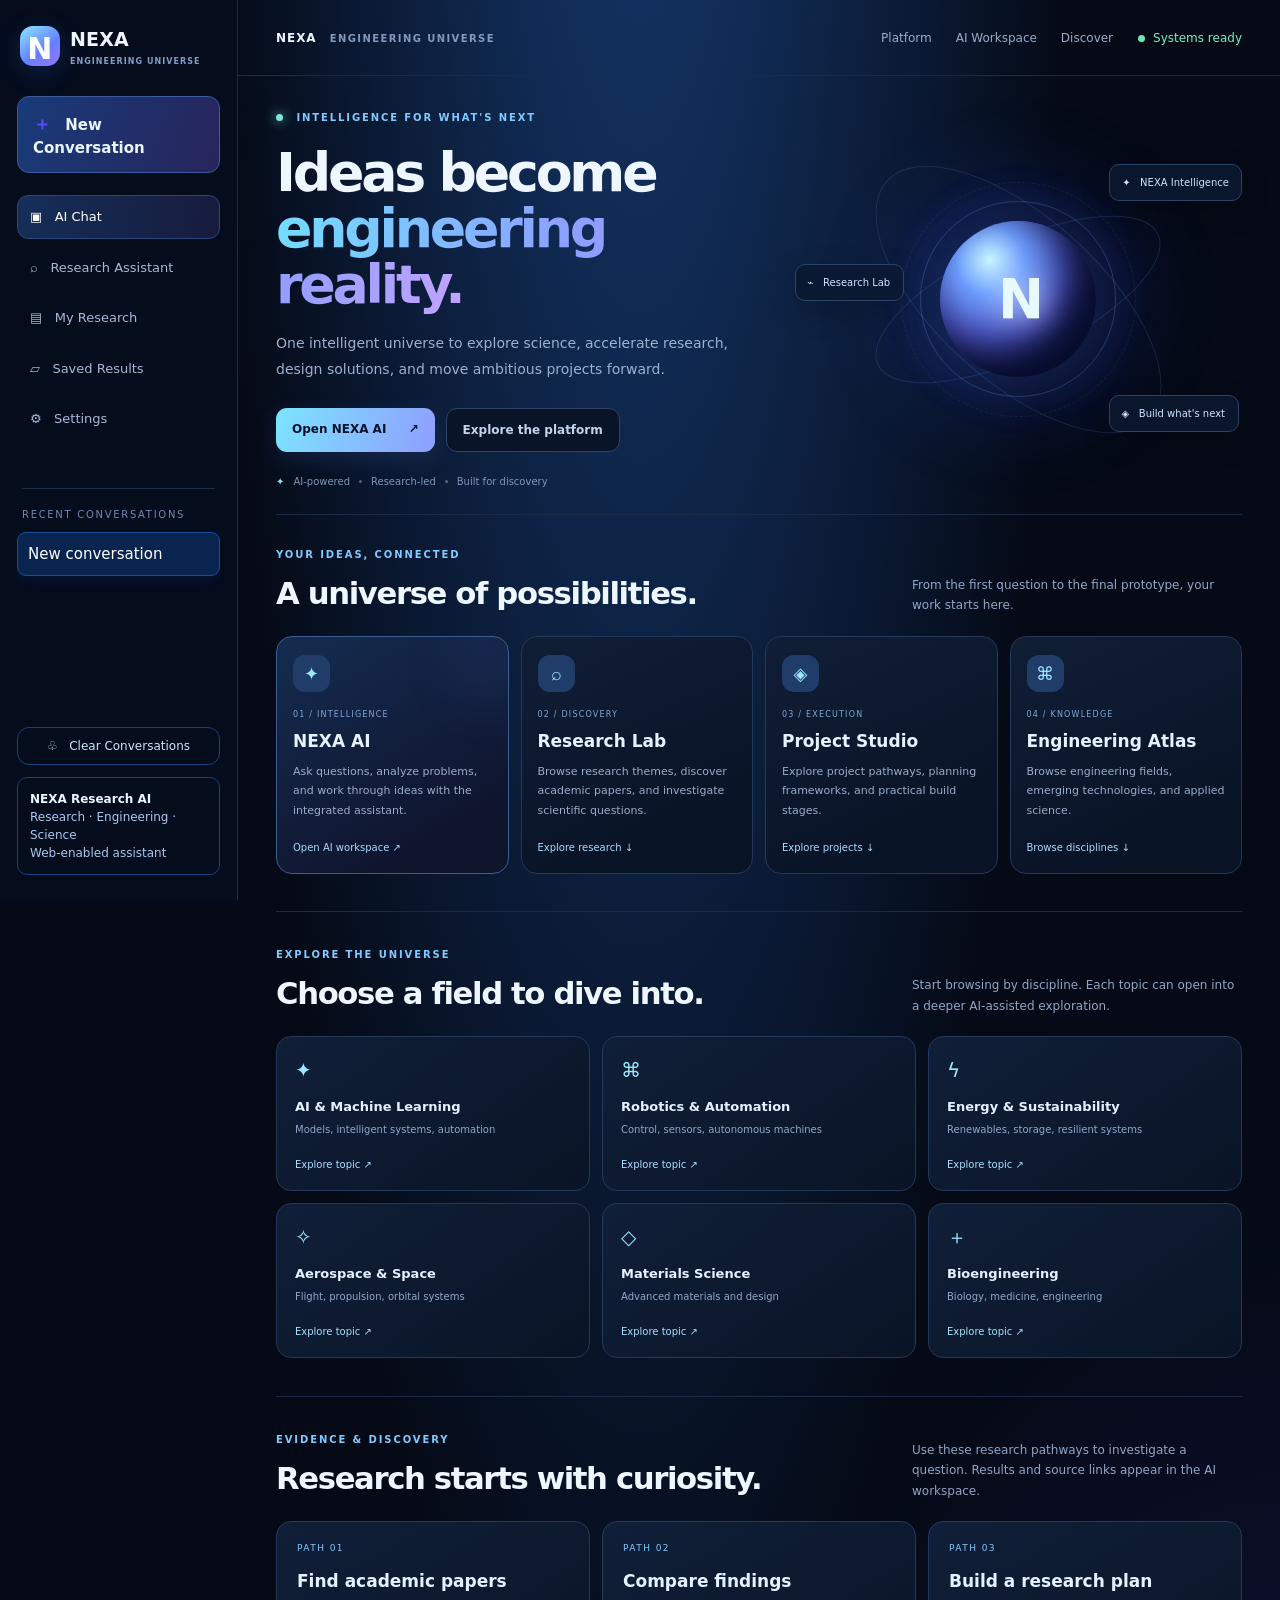
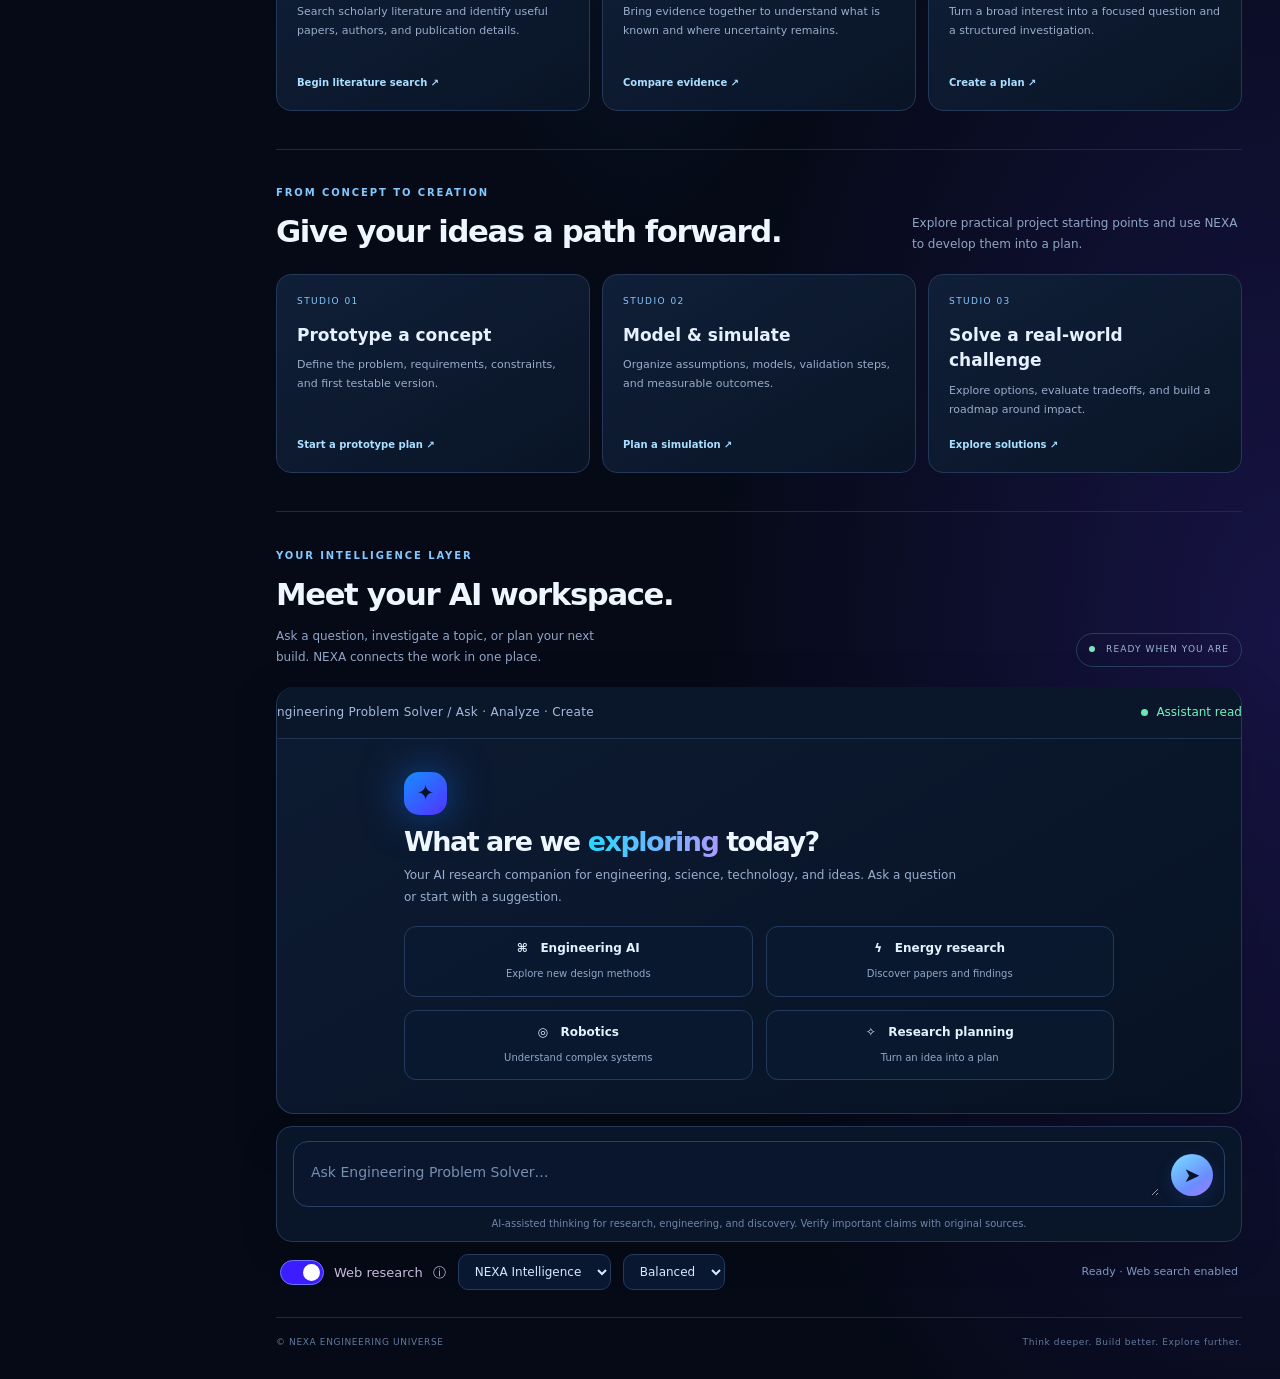
==== commit edd8a0c3: "Connect each NEXA AI page to its specialized backend profile" ====
--- a/ai.html
+++ b/ai.html
@@ -138,6 +138,30 @@
 @media(max-width:390px){.explore-grid{grid-template-columns:1fr}}
 
 </style>
+<script>
+(()=> {
+const presets={
+engineering:"Act as NEXA Engineering AI. Help me understand an engineering problem, explain the principles, assumptions, calculations, and trade-offs clearly.",
+research:"Act as NEXA Research Assistant. Help me find and assess scholarly research, suggest search terms, compare evidence, and identify limitations. Never invent paper citations.",
+project:"Act as NEXA Project Planner. Help me turn an idea into a project brief with goals, requirements, milestones, materials or software needs, testing, and risks.",
+code:"Act as NEXA Coding Assistant. Help me design, write, explain, and debug code. Ask for missing requirements and explain your solution.",
+design:"Act as NEXA Design and Simulation Guide. Help me define a system, compare design options, identify constraints, and plan safe simulations or tests.",
+learning:"Act as NEXA Learning Tutor. Teach concepts step by step, adapt to my level, give examples, and check my understanding.",
+energy:"Act as NEXA Energy and Sustainability Assistant. Help analyze energy systems, efficiency, renewables, environmental trade-offs, and evidence-based options."
+};
+const labels={engineering:"Engineering AI",research:"Research & Paper Finder",project:"Project Planner",code:"Coding Assistant",design:"Design & Simulation Guide",learning:"Learning Tutor",energy:"Energy & Sustainability AI"};
+const tool=new URLSearchParams(location.search).get("tool");
+if(!tool||!presets[tool])return;
+document.addEventListener("DOMContentLoaded",()=>{
+const prompt=document.getElementById("prompt");
+const title=document.querySelector(".topline-title");
+if(prompt){prompt.value=presets[tool];prompt.placeholder="Tell "+labels[tool]+" what you want to work on…";prompt.style.height="auto";prompt.style.height=Math.min(prompt.scrollHeight,180)+"px";}
+if(title)title.textContent="NEXA · "+labels[tool];
+const heading=document.querySelector(".welcome h1");
+if(heading)heading.innerHTML="Welcome to <span class='gradient'>"+labels[tool]+"</span>";
+});
+})();
+</script>
 </head>
 <body>
 <div class="app">
@@ -187,7 +211,7 @@
 </div></section>
 <section class="workspace-section" id="workspace"><div class="workspace-intro"><div><div class="eyebrow">YOUR INTELLIGENCE LAYER</div><h2>Meet your AI workspace.</h2><p>Ask a question, investigate a topic, or plan your next build. NEXA connects the work in one place.</p></div><div class="workspace-badge"><span></span> READY WHEN YOU ARE</div></div>
 <section class="chat-shell">
-<div class="topline"><div class="topline-title"><span class="mobile-brand">✦ NEXA AI &nbsp;·&nbsp; </span>AI Workspace <span class="workspace-subtitle">/ Ask · Analyze · Create</span></div><div class="online">Assistant ready</div></div>
+<div class="topline"><div class="topline-title"><span class="mobile-brand">✦ NEXA AI &nbsp;·&nbsp; </span><span id="tool-heading">AI Workspace</span> <span class="workspace-subtitle">/ Ask · Analyze · Create</span></div><div class="online">Assistant ready</div></div>
 <div class="messages" id="messages" aria-live="polite"><div class="welcome" id="welcome"><div class="orb">✦</div><h1>What will we <span class="gradient">discover?</span></h1><p>Start with a question. NEXA will help you find the next step.</p><div class="suggestions"><button class="suggestion" data-prompt="Explain recent advances in AI for engineering design."><strong>✦ &nbsp; Understand</strong><span>Break down a complex concept</span></button><button class="suggestion" data-prompt="Find and summarize research on renewable energy storage."><strong>⌕ &nbsp; Investigate</strong><span>Explore research and evidence</span></button><button class="suggestion" data-prompt="Help me plan an engineering project step by step."><strong>◈ &nbsp; Plan a project</strong><span>Turn an idea into a roadmap</span></button><button class="suggestion" data-prompt="Explain how robotics and computer vision work together."><strong>⌘ &nbsp; Explore technology</strong><span>Connect ideas across disciplines</span></button></div></div></div>
 </section>
 <section class="composer-panel"><form id="chat-form"><div class="composer"><textarea id="prompt" rows="1" maxlength="1200" placeholder="Ask NEXA anything about your next big idea…" aria-label="Message NEXA AI" required></textarea><button class="send" id="send" type="submit" aria-label="Send message">➤</button></div><div class="composer-hint">AI-assisted thinking for research, engineering, and discovery. Verify important claims with original sources.</div></form></section>
@@ -199,6 +223,10 @@
 <script>
 (() => {
 const $=id=>document.getElementById(id);
+const toolKey=new URLSearchParams(location.search).get('tool')||'engineering';
+const toolNames={engineering:'Engineering Problem Solver',research:'Research & Discovery AI',project:'Projects & Prototyping AI',code:'Engineering Coding Assistant',design:'Design & Simulation AI',learning:'Learning Pathways Tutor',energy:'Energy & Sustainability AI',mechanical:'Mechanical Engineering AI',electrical:'Electrical & Electronics AI',software:'Software & Computer Engineering AI',robotics:'Robotics & Automation AI',aerospace:'Aerospace & Space AI',materials:'Materials Science AI',civil:'Civil & Structural Engineering AI',chemical:'Chemical Engineering AI',biomedical:'Biomedical Engineering AI',manufacturing:'Manufacturing Engineering AI',industrial:'Industrial & Systems Engineering AI','civil-infrastructure':'Infrastructure & Smart Cities AI','ai-ml':'AI & Machine Learning Engineering AI',cybersecurity:'Cybersecurity Engineering AI',embedded:'Embedded Systems AI',product:'Product & Systems Design AI',science:'Applied Science AI'};
+const selectedToolName=toolNames[toolKey]||toolNames.engineering;
+document.title=selectedToolName+' — NEXA Engineering Universe';
 const messages=$('messages'),prompt=$('prompt'),form=$('chat-form'),send=$('send'),status=$('status'),history=$('history');
 let chats=[],activeId=null,busy=false;
 const storeKey='nexa-ai-chats-v1';
@@ -217,7 +245,7 @@
 try{
  if($('web-access').checked&&!casualMessage&&!identityQuestion){const rr=await fetch('/api/research?q='+encodeURIComponent(q));const rd=await rr.json();if(rr.ok)papers=Array.isArray(rd.results)?rd.results:[];else setStatus('Research search unavailable; asking AI without papers.',true)}
  const mode=$('mode').value;const styledQ=mode==='concise'?q+'\nAnswer concisely.':mode==='detailed'?q+'\nGive a detailed, structured explanation.':'';
- const response=await fetch('/api/chat',{method:'POST',headers:{'Content-Type':'application/json'},body:JSON.stringify({question:styledQ||q,papers,history:c.items.slice(0,-1).map(m=>({role:m.role,text:m.text}))})});
+ const response=await fetch('/api/chat',{method:'POST',headers:{'Content-Type':'application/json'},body:JSON.stringify({tool:toolKey,question:styledQ||q,papers,history:c.items.slice(0,-1).map(m=>({role:m.role,text:m.text}))})});
  const data=await response.json();typing.remove();
  if(!response.ok){const message=data.error||(response.status===503?'AI is not configured yet.':'AI request failed.');c.items.push({role:'assistant',text:message,papers});appendMessage('assistant',message,papers);setStatus('AI request failed · '+response.status,true)}
  else{const answer=data.answer||'No answer text was returned.';c.items.push({role:'assistant',text:answer,papers});appendMessage('assistant',answer,papers);setStatus('Response complete'+(papers.length?' · '+papers.length+' research records':'')+'.')}
@@ -229,6 +257,8 @@
 $('new-chat').addEventListener('click',()=>newChat());$('clear-chat').addEventListener('click',()=>{if(busy)return;if(confirm('Clear all saved NEXA conversations from this browser?')){chats=[];activeId=null;try{localStorage.removeItem(storeKey)}catch{}newChat(false);setStatus('Conversations cleared')}});$('web-access').addEventListener('change',()=>setStatus($('web-access').checked?'Ready · Web search enabled':'Ready · Web search disabled'));
 document.querySelectorAll('.rail-action,.topic').forEach(b=>b.addEventListener('click',()=>{prompt.value=b.dataset.prompt||'';prompt.focus();}));
 document.querySelectorAll('[data-nav]').forEach(b=>b.addEventListener('click',()=>{document.querySelectorAll('[data-nav]').forEach(x=>x.classList.toggle('active',x===b));if(b.dataset.nav==='research'){prompt.value='Find research papers about ';prompt.focus()}else if(b.dataset.nav==='saved'){setStatus('Your conversations are saved in this browser.')}else if(b.dataset.nav==='results'){setStatus('Research results appear below AI responses when Web Access is enabled.')}else if(b.dataset.nav==='settings'){setStatus('Choose Web Access and answer style below the composer.')}else{setStatus('Ready · Web search enabled')}}));
+const heading=$('tool-heading');if(heading)heading.textContent=selectedToolName;
+const promptBox=$('prompt');if(promptBox)promptBox.placeholder='Ask '+selectedToolName+'…';
 load();
 })();
 </script>
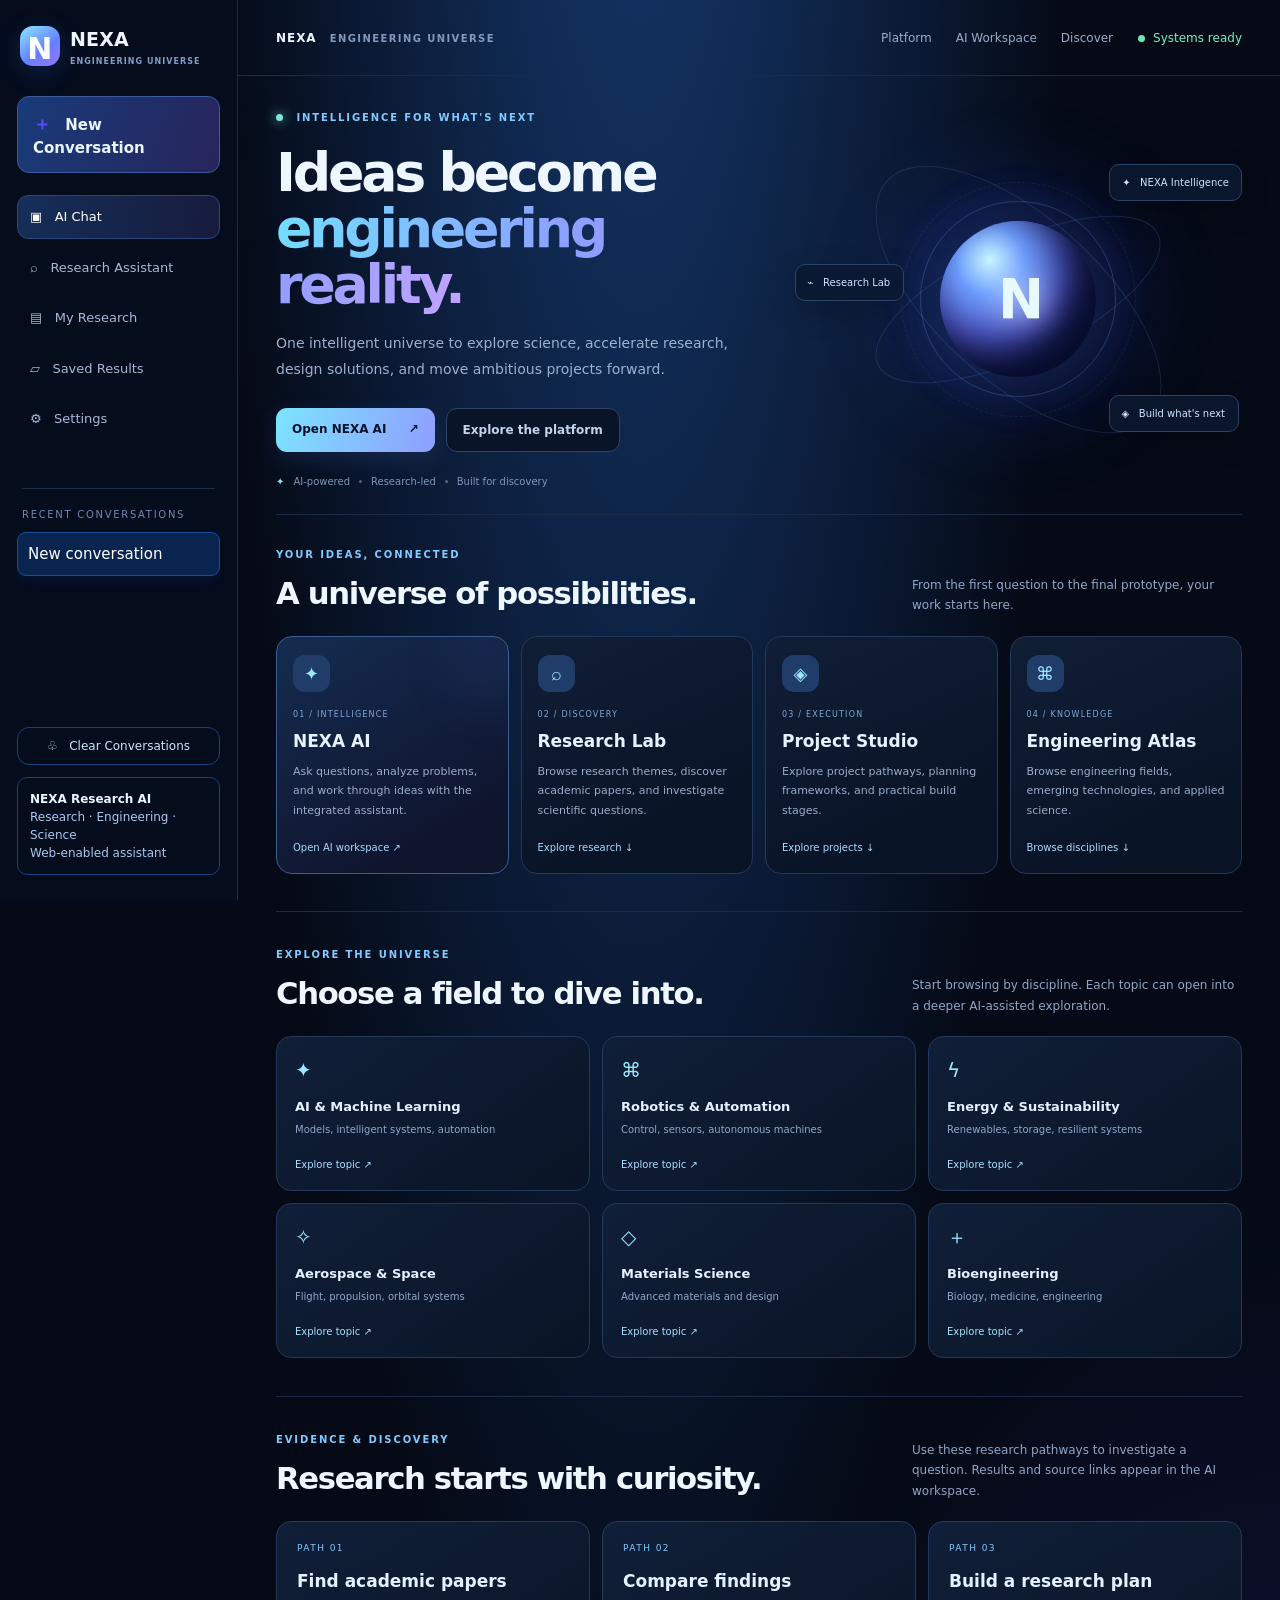
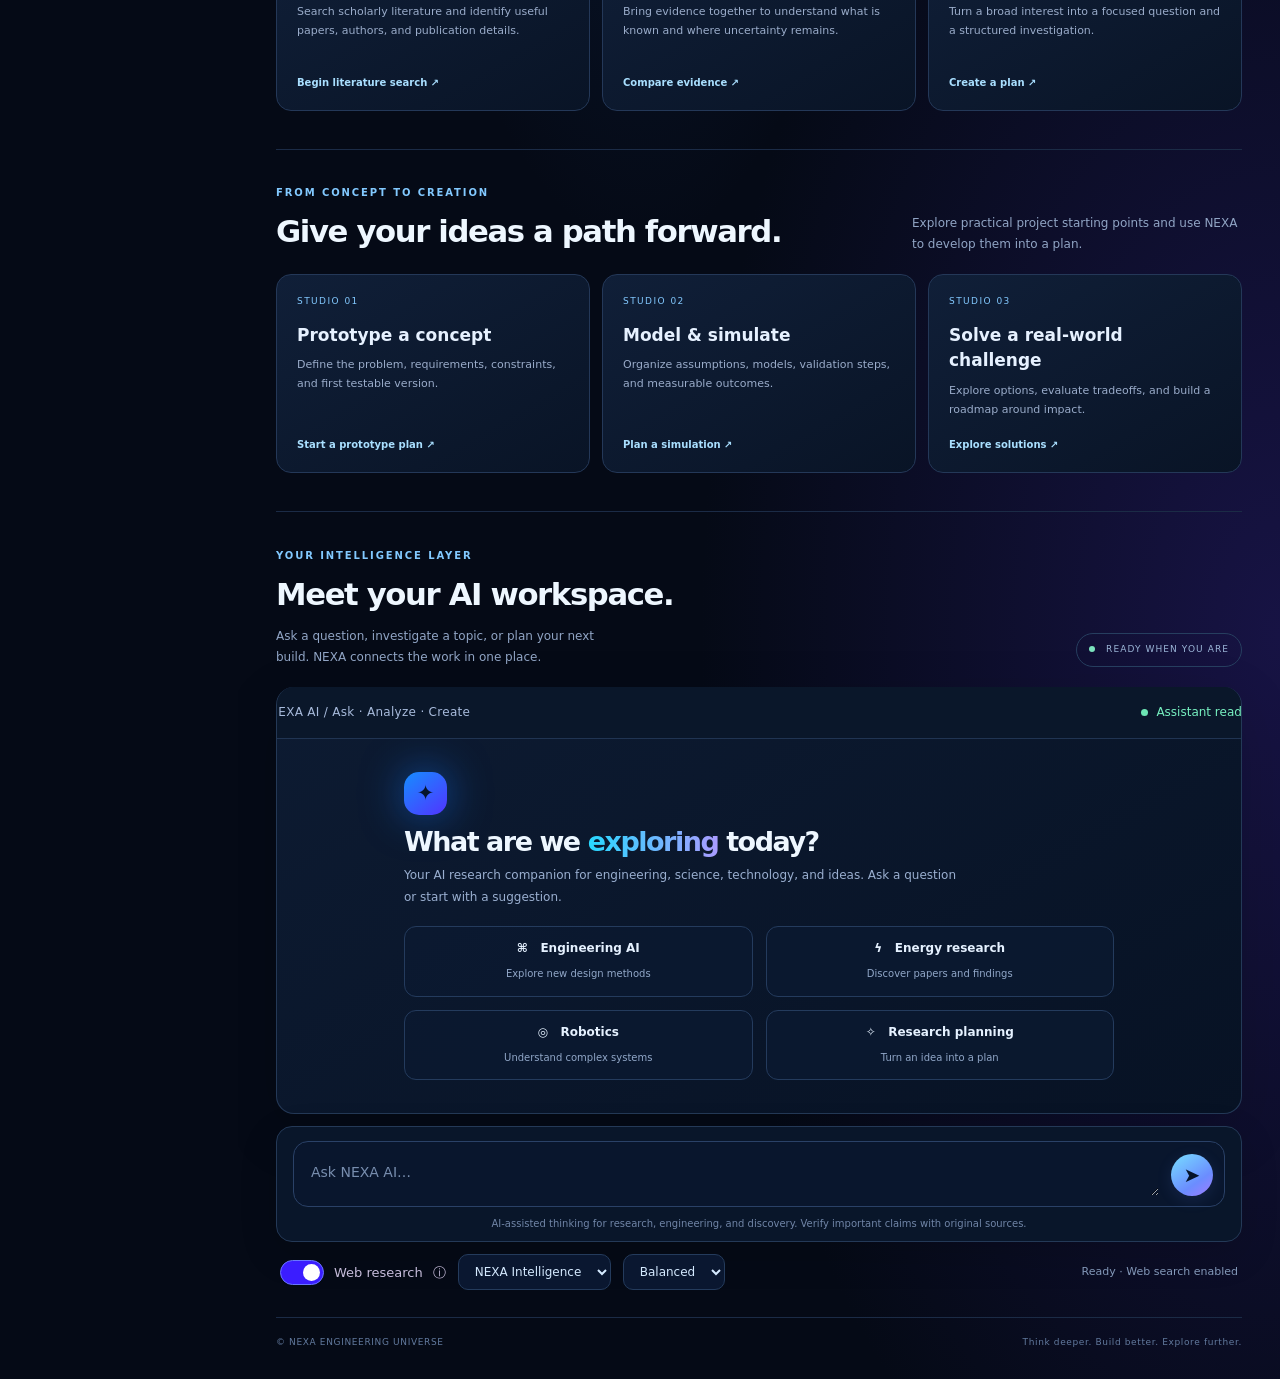
==== commit 03577657: "Make NEXA AI the single unified assistant interface" ====
--- a/ai.html
+++ b/ai.html
@@ -223,9 +223,9 @@
 <script>
 (() => {
 const $=id=>document.getElementById(id);
-const toolKey=new URLSearchParams(location.search).get('tool')||'engineering';
+const toolKey='nexa';
 const toolNames={engineering:'Engineering Problem Solver',research:'Research & Discovery AI',project:'Projects & Prototyping AI',code:'Engineering Coding Assistant',design:'Design & Simulation AI',learning:'Learning Pathways Tutor',energy:'Energy & Sustainability AI',mechanical:'Mechanical Engineering AI',electrical:'Electrical & Electronics AI',software:'Software & Computer Engineering AI',robotics:'Robotics & Automation AI',aerospace:'Aerospace & Space AI',materials:'Materials Science AI',civil:'Civil & Structural Engineering AI',chemical:'Chemical Engineering AI',biomedical:'Biomedical Engineering AI',manufacturing:'Manufacturing Engineering AI',industrial:'Industrial & Systems Engineering AI','civil-infrastructure':'Infrastructure & Smart Cities AI','ai-ml':'AI & Machine Learning Engineering AI',cybersecurity:'Cybersecurity Engineering AI',embedded:'Embedded Systems AI',product:'Product & Systems Design AI',science:'Applied Science AI'};
-const selectedToolName=toolNames[toolKey]||toolNames.engineering;
+const selectedToolName='NEXA AI';
 document.title=selectedToolName+' — NEXA Engineering Universe';
 const messages=$('messages'),prompt=$('prompt'),form=$('chat-form'),send=$('send'),status=$('status'),history=$('history');
 let chats=[],activeId=null,busy=false;
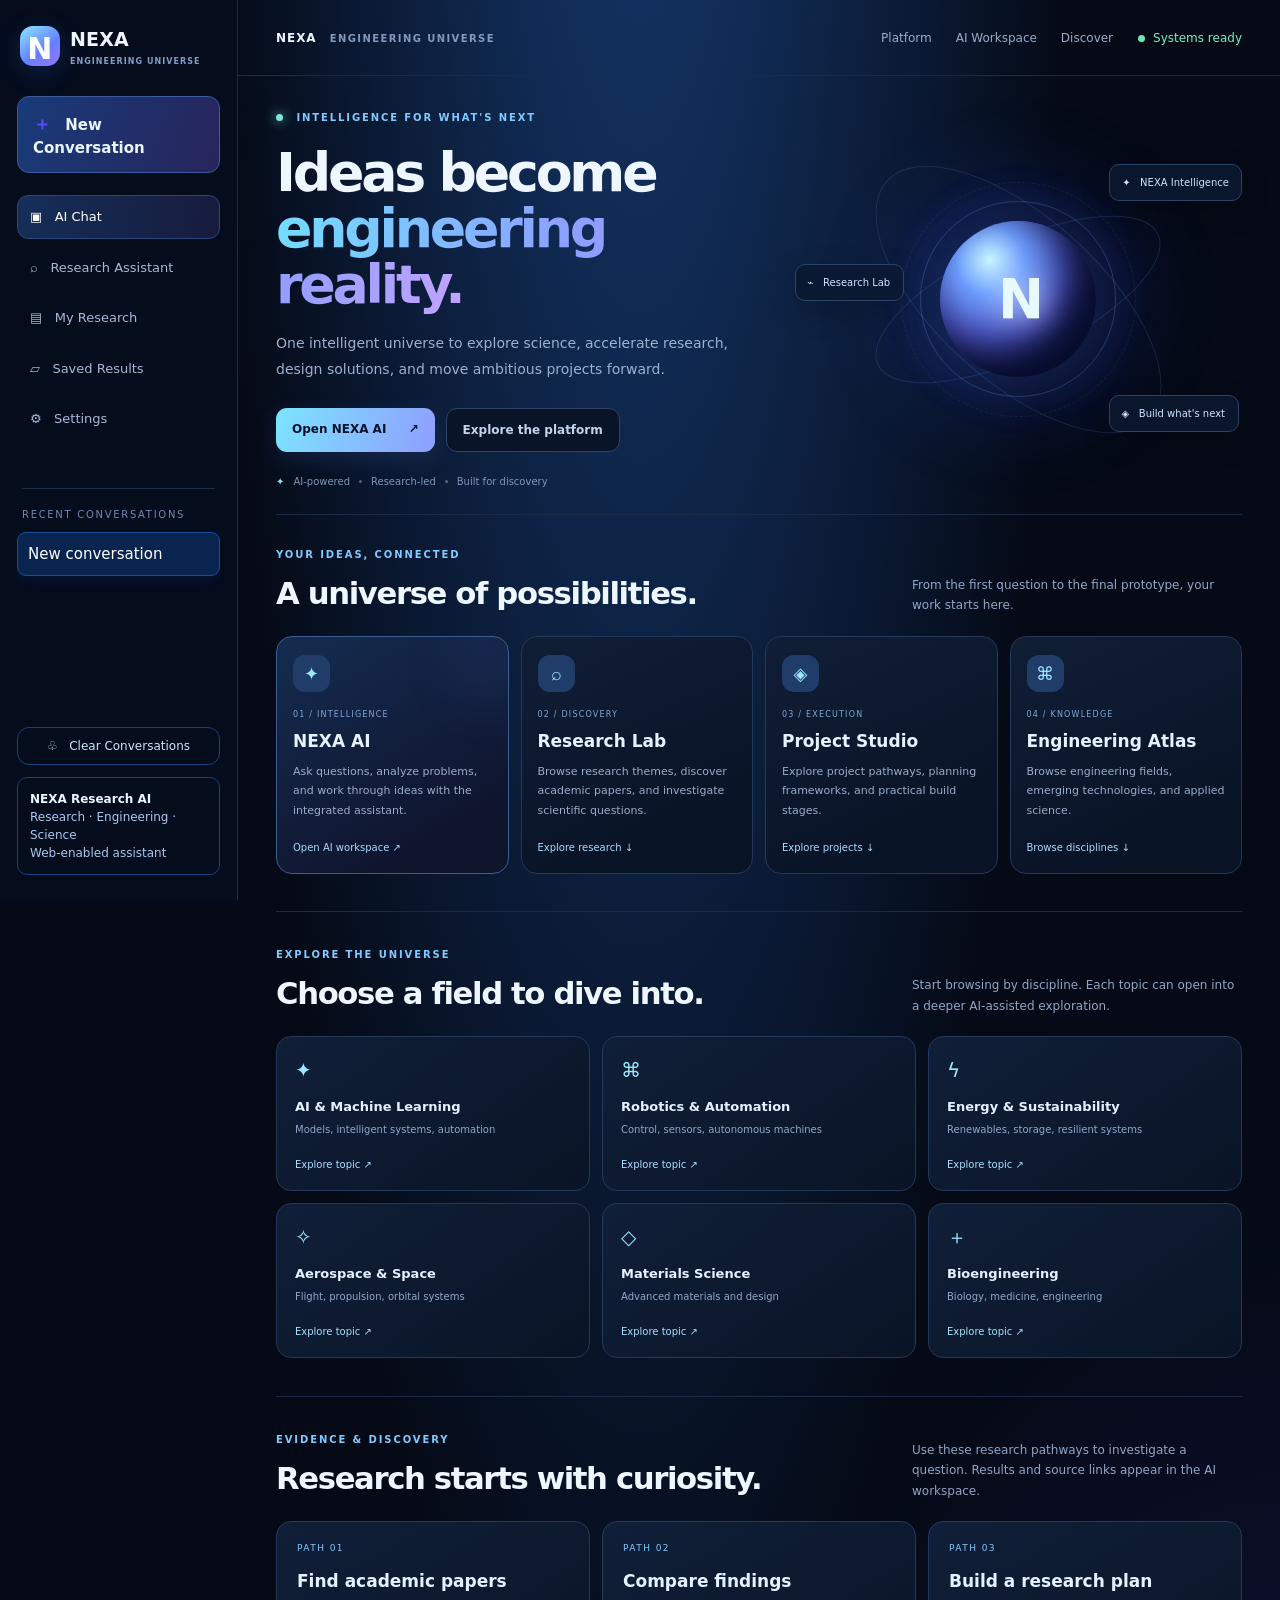
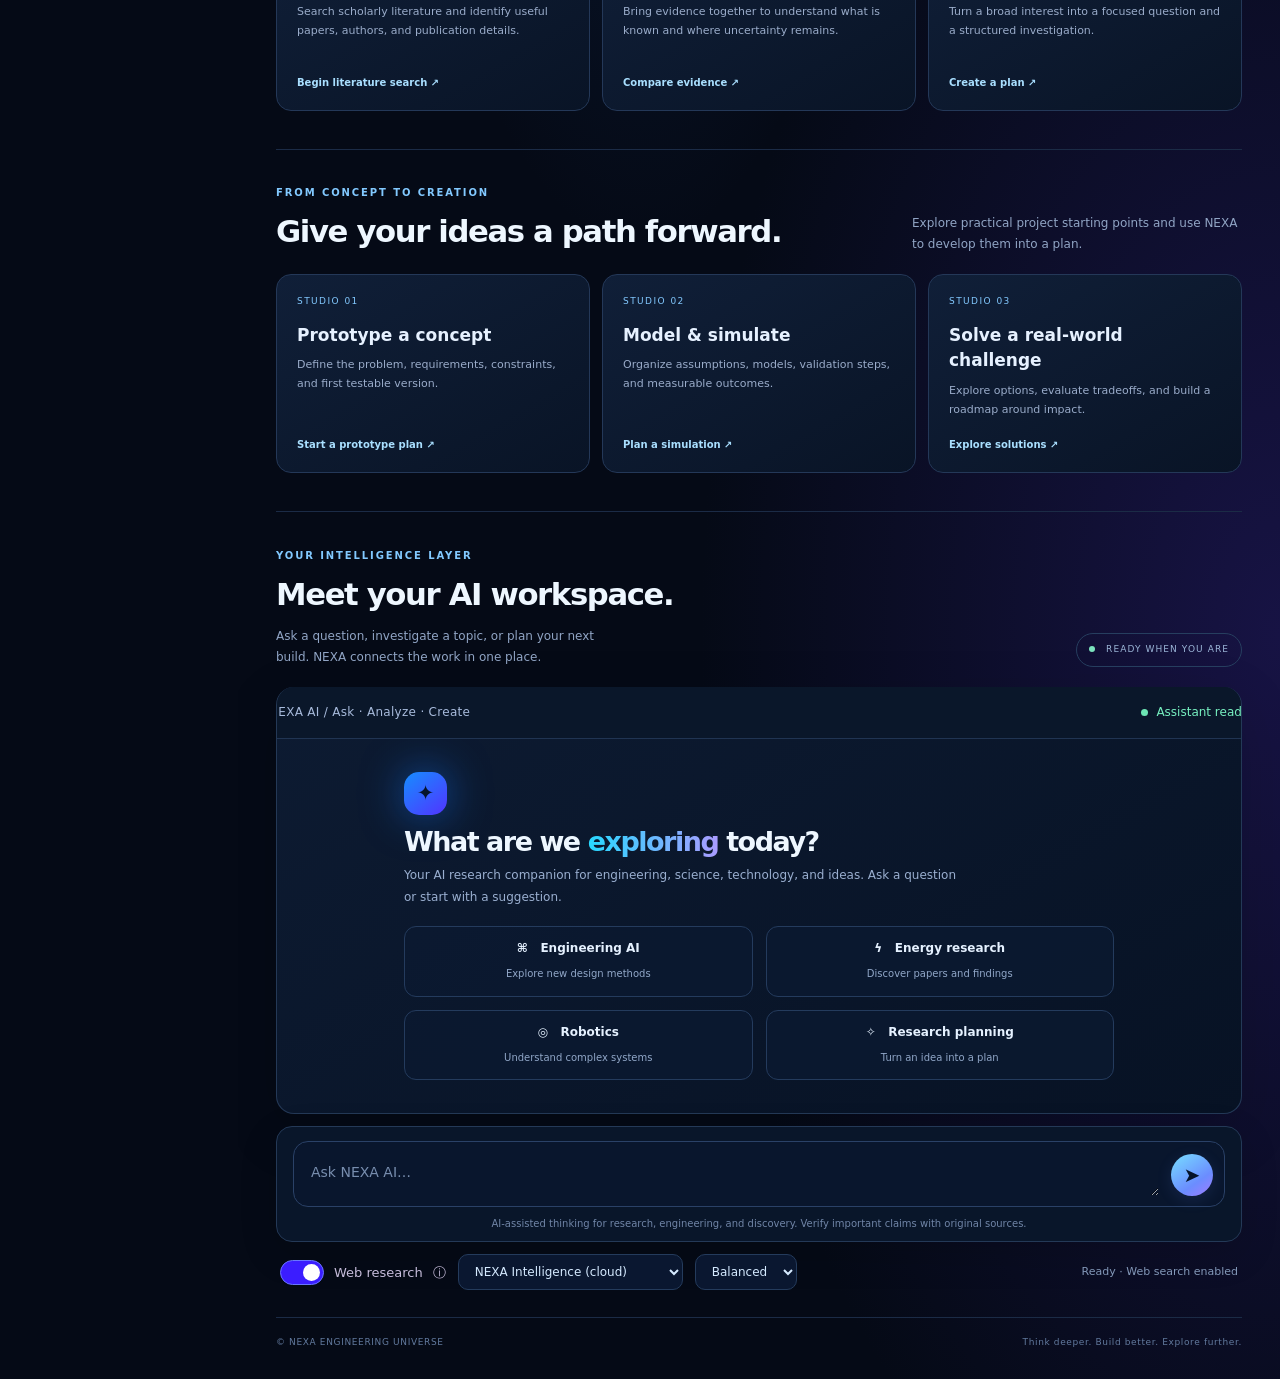
==== commit aa8cb8f1: "Add browser-based local AI model option" ====
--- a/ai.html
+++ b/ai.html
@@ -215,7 +215,7 @@
 <div class="messages" id="messages" aria-live="polite"><div class="welcome" id="welcome"><div class="orb">✦</div><h1>What will we <span class="gradient">discover?</span></h1><p>Start with a question. NEXA will help you find the next step.</p><div class="suggestions"><button class="suggestion" data-prompt="Explain recent advances in AI for engineering design."><strong>✦ &nbsp; Understand</strong><span>Break down a complex concept</span></button><button class="suggestion" data-prompt="Find and summarize research on renewable energy storage."><strong>⌕ &nbsp; Investigate</strong><span>Explore research and evidence</span></button><button class="suggestion" data-prompt="Help me plan an engineering project step by step."><strong>◈ &nbsp; Plan a project</strong><span>Turn an idea into a roadmap</span></button><button class="suggestion" data-prompt="Explain how robotics and computer vision work together."><strong>⌘ &nbsp; Explore technology</strong><span>Connect ideas across disciplines</span></button></div></div></div>
 </section>
 <section class="composer-panel"><form id="chat-form"><div class="composer"><textarea id="prompt" rows="1" maxlength="1200" placeholder="Ask NEXA anything about your next big idea…" aria-label="Message NEXA AI" required></textarea><button class="send" id="send" type="submit" aria-label="Send message">➤</button></div><div class="composer-hint">AI-assisted thinking for research, engineering, and discovery. Verify important claims with original sources.</div></form></section>
-<div class="controls"><label class="toggle-wrap"><span class="switch"><input type="checkbox" id="web-access" checked><span class="slider"></span></span>Web research <span title="Searches public Crossref and OpenAlex paper metadata before answering">ⓘ</span></label><select id="model" aria-label="AI model"><option value="nexa">NEXA Intelligence</option></select><select id="mode" aria-label="Answer style"><option value="default">Balanced</option><option value="concise">Concise</option><option value="detailed">Detailed</option></select><span class="status" id="status" role="status">Ready · Web search enabled</span></div>
+<div class="controls"><label class="toggle-wrap"><span class="switch"><input type="checkbox" id="web-access" checked><span class="slider"></span></span>Web research <span title="Searches public Crossref and OpenAlex paper metadata before answering">ⓘ</span></label><select id="model" aria-label="AI model"><option value="nexa">NEXA Intelligence (cloud)</option><option value="local">Local AI (runs in this browser)</option></select><select id="mode" aria-label="Answer style"><option value="default">Balanced</option><option value="concise">Concise</option><option value="detailed">Detailed</option></select><span class="status" id="status" role="status">Ready · Web search enabled</span></div>
 </section>
 <footer class="site-footer"><span>© NEXA ENGINEERING UNIVERSE</span><span>Think deeper. Build better. Explore further.</span></footer>
 </main>
@@ -240,10 +240,41 @@
 c.items.forEach(item=>appendMessage(item.role,item.text,item.papers));messages.scrollTop=messages.scrollHeight}
 function appendMessage(role,text,papers){const row=document.createElement('div');row.className='message '+(role==='user'?'user':'assistant');const av=document.createElement('div');av.className='avatar';av.textContent=role==='user'?'You':'✦';const bubble=document.createElement('div');bubble.className='bubble';bubble.textContent=text;if(papers&&papers.length){const label=document.createElement('div');label.className='paper-count';label.textContent='Research sources · '+papers.length+' records';bubble.append(label);const list=document.createElement('div');list.className='source-list';papers.forEach(p=>{const card=document.createElement('div');card.className='source-card';const a=document.createElement('a');a.href=p.url||'#';a.target='_blank';a.rel='noopener noreferrer';a.textContent=p.title||'Research record';card.append(a);const meta=document.createElement('div');meta.className='source-meta';meta.textContent=[p.year||'Date unavailable',p.source||'Research source',p.doi?'DOI: '+p.doi:''].filter(Boolean).join(' · ');card.append(meta);list.append(card)});bubble.append(list)}row.append(av,bubble);messages.append(row);return row}
 function setStatus(text,error=false){status.textContent=text;status.classList.toggle('error',error)}
+let localEnginePromise=null;
+const localModelId='Llama-3.2-1B-Instruct-q4f32_1-MLC';
+async function askLocalModel(question, priorItems){
+ if(!('gpu' in navigator))throw new Error('This browser does not support WebGPU. Try an up-to-date desktop Chrome or Edge browser, or switch back to NEXA Intelligence (cloud).');
+ if(!localEnginePromise){
+  localEnginePromise=(async()=>{
+   setStatus('Loading local AI library…');
+   const webllm=await import('https://esm.run/@mlc-ai/web-llm');
+   return await webllm.CreateMLCEngine(localModelId,{initProgressCallback:(p)=>{
+    const percent=typeof p.progress==='number'?Math.round(p.progress*100):null;
+    setStatus(percent===null?'Downloading local AI model…':('Downloading local AI model… '+percent+'%'));
+   }});
+  })().catch(error=>{localEnginePromise=null;throw error});
+ }
+ const engine=await localEnginePromise;
+ const context=(priorItems||[]).slice(-6).map(m=>({role:m.role==='assistant'?'assistant':'user',content:String(m.text||'').slice(0,1000)}));
+ const result=await engine.chat.completions.create({messages:[
+  {role:'system',content:'You are NEXA AI, a helpful assistant for engineering, science, coding, research planning, and learning. Be clear and practical. State assumptions and uncertainty. Do not invent citations. For safety-critical engineering, recommend qualified professional review.'},
+  ...context,
+  {role:'user',content:question}
+ ],temperature:0.3,max_tokens:700});
+ const answer=result.choices&&result.choices[0]&&result.choices[0].message&&result.choices[0].message.content;
+ if(!answer)throw new Error('The local model returned no answer. Try again.');
+ return answer;
+}
 async function submitQuestion(text){if(busy||!text.trim())return;const q=text.trim();let c=active();if(!c){newChat(false);c=active()}if(!c.items.length)c.title=q.length>34?q.slice(0,34)+'…':q;c.items.push({role:'user',text:q});save();renderMessages();prompt.value='';prompt.style.height='auto';const casualMessage=/^(hello|hi|hey|good morning|good afternoon|good evening|how are you|what can you do|what can you help me with|who are you)[!.?, ]*$/i.test(q.trim());const identityQuestion=/(founder|owner|ceo|chief executive officer|who founded|who owns)/i.test(q)&&/(nexa|engineering universe)/i.test(q);busy=true;send.disabled=true;setStatus($('web-access').checked&&!casualMessage&&!identityQuestion?'Searching research sources…':'Thinking…');const typing=appendMessage('assistant','NEXA is thinking…');typing.querySelector('.bubble').classList.add('typing');messages.scrollTop=messages.scrollHeight;
 let papers=[];
 try{
- if($('web-access').checked&&!casualMessage&&!identityQuestion){const rr=await fetch('/api/research?q='+encodeURIComponent(q));const rd=await rr.json();if(rr.ok)papers=Array.isArray(rd.results)?rd.results:[];else setStatus('Research search unavailable; asking AI without papers.',true)}
+ if($('model').value==='local'){
+  setStatus('Preparing local AI… first use downloads the model to this browser.');
+  const answer=await askLocalModel(q,c.items.slice(0,-1));
+  typing.remove();c.items.push({role:'assistant',text:answer,papers:[]});appendMessage('assistant',answer,[]);
+  setStatus('Local AI response complete · runs on your device');save();messages.scrollTop=messages.scrollHeight;return;
+ }
+ if($('web-access').checked&&!casualMessage&&!identityQuestion){try{const rr=await fetch('/api/research?q='+encodeURIComponent(q));const rd=await rr.json();if(rr.ok)papers=Array.isArray(rd.results)?rd.results:[];else setStatus('Research search unavailable; asking AI without papers.',true)}catch(researchError){setStatus('Research search unavailable; asking AI without papers.',true)}}
  const mode=$('mode').value;const styledQ=mode==='concise'?q+'\nAnswer concisely.':mode==='detailed'?q+'\nGive a detailed, structured explanation.':'';
  const response=await fetch('/api/chat',{method:'POST',headers:{'Content-Type':'application/json'},body:JSON.stringify({tool:toolKey,question:styledQ||q,papers,history:c.items.slice(0,-1).map(m=>({role:m.role,text:m.text}))})});
  const data=await response.json();typing.remove();
